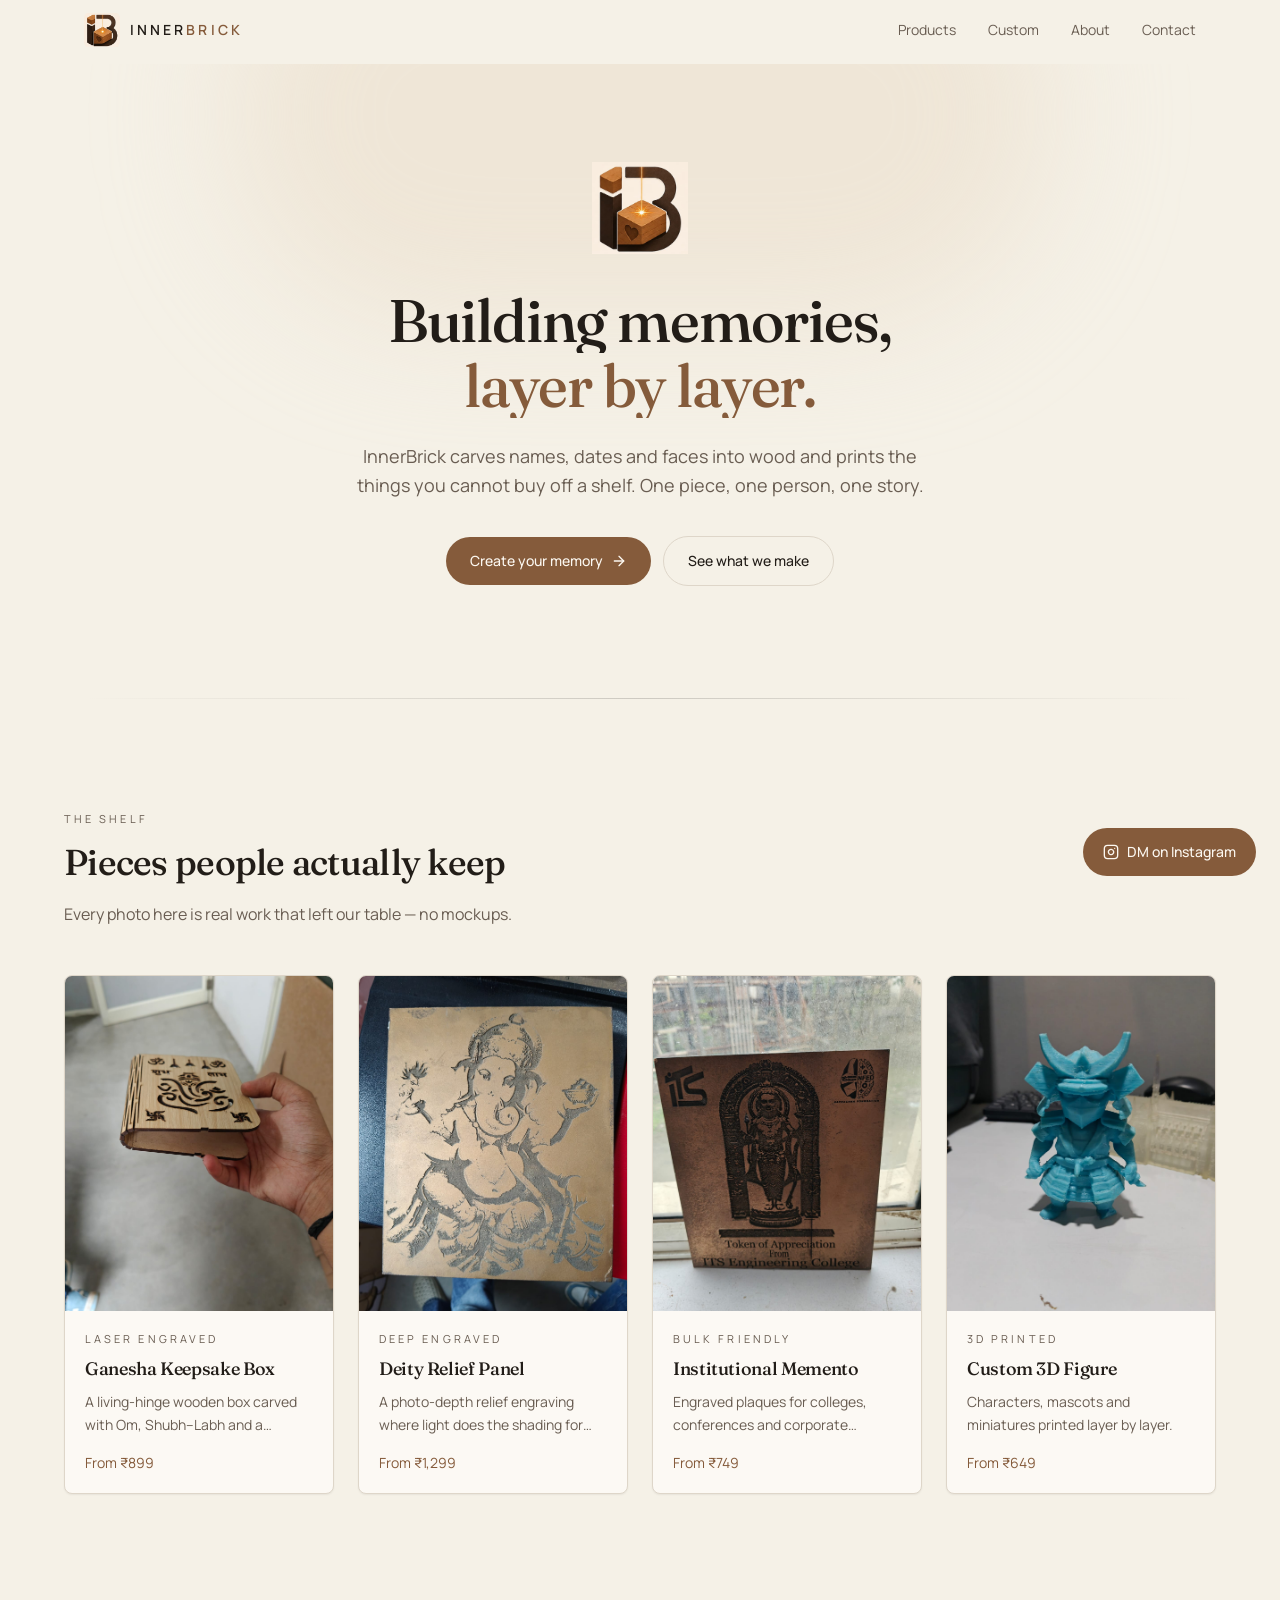
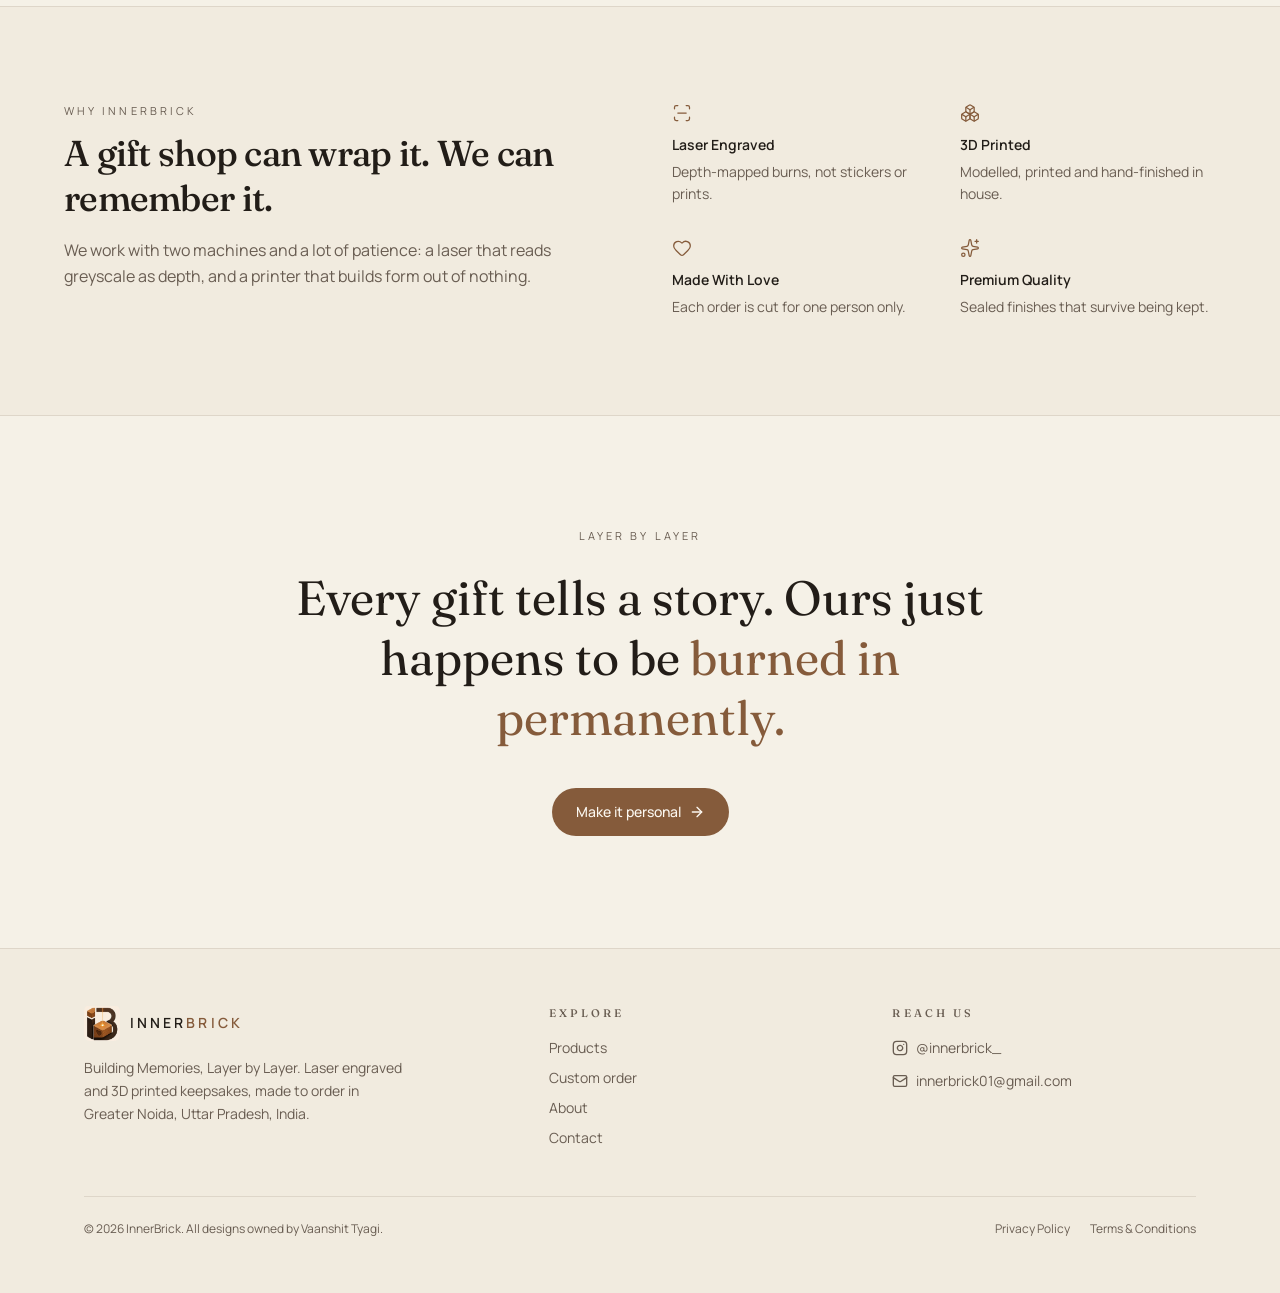
==== index.html @ 28ac38d9 "Upload project folder" ====
<!DOCTYPE html>
<html lang="en">
<head>
<meta charset="utf-8" />
<meta name="viewport" content="width=device-width, initial-scale=1" />
<title>InnerBrick — Building Memories, Layer by Layer</title>
<meta name="author" content="Vaanshit Tyagi" />
<meta name="theme-color" content="#F5F0E6" />
<meta name="description" content="Personalised laser engraved keepsakes and 3D printed gifts. Engraved boxes, deity panels, mementos and custom figures, made to order in India." />
<meta property="og:site_name" content="InnerBrick" />
<meta property="og:type" content="website" />
<meta property="og:title" content="InnerBrick — Building Memories, Layer by Layer" />
<meta property="og:description" content="Personalised laser engraved keepsakes and 3D printed gifts. Engraved boxes, deity panels, mementos and custom figures, made to order in India." />
<meta name="twitter:card" content="summary_large_image" />
<link rel="icon" type="image/png" href="/favicon.png" />
<link rel="stylesheet" href="https://fonts.googleapis.com/css2?family=Fraunces:opsz,wght@9..144,400;9..144,500;9..144,600&family=Manrope:wght@400;500;600;700&display=swap" />
<link rel="preconnect" href="https://fonts.googleapis.com" />
<link rel="preconnect" href="https://fonts.gstatic.com" crossorigin />
<link rel="stylesheet" href="/assets/styles.css" />
<link rel="stylesheet" href="/assets/site.css" />
<script>document.documentElement.classList.add("js");</script>
<script type="application/ld+json">{"@context":"https://schema.org","@type":"Organization","name":"InnerBrick","slogan":"Building Memories, Layer by Layer","email":"innerbrick01@gmail.com","sameAs":["https://www.instagram.com/innerbrick_/"],"address":{"@type":"PostalAddress","addressLocality":"Greater Noida","addressRegion":"Uttar Pradesh","addressCountry":"IN"}}</script>
</head>
<body>
<header class="fixed inset-x-0 top-0 z-50 transition-colors duration-300 border-b border-transparent"><div class="mx-auto grid max-w-6xl grid-cols-[minmax(0,1fr)_auto] items-center gap-4 px-5 py-3 sm:flex sm:justify-between"><a class="flex min-w-0 items-center gap-2.5 active" href="/" data-status="active" aria-current="page"><img src="/assets/img/innerbrick-mark.png" alt="InnerBrick" width="36" height="36" class="h-9 w-9 shrink-0 rounded-md object-contain"/><span class="truncate text-sm font-semibold tracking-[0.22em] uppercase">Inner<span class="text-primary">brick</span></span></a><nav class="hidden items-center gap-8 sm:flex"><a href="/products" class="text-sm text-muted-foreground transition-colors hover:text-foreground">Products</a><a href="/custom" class="text-sm text-muted-foreground transition-colors hover:text-foreground">Custom</a><a href="/about" class="text-sm text-muted-foreground transition-colors hover:text-foreground">About</a><a href="/contact" class="text-sm text-muted-foreground transition-colors hover:text-foreground">Contact</a></nav><button type="button" aria-label="Open menu" aria-expanded="false" class="justify-self-end rounded-md p-2 text-foreground sm:hidden"><svg xmlns="http://www.w3.org/2000/svg" width="24" height="24" viewBox="0 0 24 24" fill="none" stroke="currentColor" stroke-width="2" stroke-linecap="round" stroke-linejoin="round" class="lucide lucide-menu h-5 w-5" aria-hidden="true"><path d="M4 5h16"></path><path d="M4 12h16"></path><path d="M4 19h16"></path></svg></button></div></header><main class="min-h-screen pt-16"><!--$--><div><section class="grain relative overflow-hidden px-5 pt-16 pb-20 sm:pt-24 sm:pb-28"><div aria-hidden="true" class="pointer-events-none absolute -top-40 left-1/2 h-[420px] w-[820px] -translate-x-1/2 rounded-full bg-accent/50 blur-3xl"></div><div class="relative mx-auto max-w-3xl text-center"><img src="/assets/img/innerbrick-mark.png" alt="InnerBrick logo" width="96" height="96" class="mx-auto h-24 w-24 object-contain"/><h1 class="mt-8 text-4xl leading-[1.08] sm:text-6xl"><span class="block overflow-hidden"><span data-hero-line="true" class="block">Building memories,</span></span><span class="block overflow-hidden"><span data-hero-line="true" class="block text-primary">layer by layer.</span></span></h1><p class="mx-auto mt-6 max-w-xl text-base leading-relaxed text-muted-foreground sm:text-lg">InnerBrick carves names, dates and faces into wood and prints the things you cannot buy off a shelf. One piece, one person, one story.</p><div class="mt-9 flex flex-col items-center justify-center gap-3 sm:flex-row"><a href="/custom" class="inline-flex w-full items-center justify-center gap-2 rounded-full bg-primary px-6 py-3.5 text-sm font-medium text-primary-foreground transition-all hover:bg-primary/90 hover:shadow-lift sm:w-auto">Create your memory <svg xmlns="http://www.w3.org/2000/svg" width="24" height="24" viewBox="0 0 24 24" fill="none" stroke="currentColor" stroke-width="2" stroke-linecap="round" stroke-linejoin="round" class="lucide lucide-arrow-right h-4 w-4" aria-hidden="true"><path d="M5 12h14"></path><path d="m12 5 7 7-7 7"></path></svg></a><a href="/products" class="inline-flex w-full items-center justify-center rounded-full border border-border px-6 py-3.5 text-sm font-medium transition-colors hover:bg-secondary sm:w-auto">See what we make</a></div></div></section><div class="mx-auto max-w-6xl px-5"><div class="rule-line"></div></div><section class="px-5 py-20 sm:py-28"><div class="mx-auto max-w-6xl"><div class="reveal max-w-2xl"><p class="eyebrow">The shelf</p><h2 class="mt-3 text-3xl leading-tight sm:text-4xl">Pieces people actually keep</h2><p class="mt-4 text-base leading-relaxed text-muted-foreground">Every photo here is real work that left our table — no mockups.</p></div><div class="mt-12 grid gap-6 sm:grid-cols-2 lg:grid-cols-4"><a href="/products/ganesha-keepsake-box" class="reveal group block overflow-hidden rounded-lg border border-border bg-card shadow-card transition-all duration-500 hover:-translate-y-1 hover:shadow-lift"><div class="aspect-[4/5] overflow-hidden bg-secondary"><img src="/assets/img/ganesha-box.png" alt="Wooden keepsake box with a laser-cut Ganesha, Om and Shubh Labh engraving, held in hand" loading="eager" decoding="async" class="h-full w-full object-cover transition-transform duration-700 group-hover:scale-[1.04]"/></div><div class="p-5"><p class="eyebrow">Laser Engraved</p><h3 class="mt-2 text-lg">Ganesha Keepsake Box</h3><p class="mt-2 line-clamp-2 text-sm leading-relaxed text-muted-foreground">A living-hinge wooden box carved with Om, Shubh–Labh and a Ganesha silhouette.</p><p class="mt-4 text-sm text-primary">From ₹<!-- -->899</p></div></a><a href="/products/deity-relief-panel" class="reveal group block overflow-hidden rounded-lg border border-border bg-card shadow-card transition-all duration-500 hover:-translate-y-1 hover:shadow-lift"><div class="aspect-[4/5] overflow-hidden bg-secondary"><img src="/assets/img/ganesha-plaque.png" alt="Deep laser engraved Ganesha relief panel on wood" loading="eager" decoding="async" class="h-full w-full object-cover transition-transform duration-700 group-hover:scale-[1.04]"/></div><div class="p-5"><p class="eyebrow">Deep Engraved</p><h3 class="mt-2 text-lg">Deity Relief Panel</h3><p class="mt-2 line-clamp-2 text-sm leading-relaxed text-muted-foreground">A photo-depth relief engraving where light does the shading for you.</p><p class="mt-4 text-sm text-primary">From ₹<!-- -->1,299</p></div></a><a href="/products/institutional-memento" class="reveal group block overflow-hidden rounded-lg border border-border bg-card shadow-card transition-all duration-500 hover:-translate-y-1 hover:shadow-lift"><div class="aspect-[4/5] overflow-hidden bg-secondary"><img src="/assets/img/memento.png" alt="Engraved wooden appreciation memento for ITS Engineering College" loading="lazy" decoding="async" class="h-full w-full object-cover transition-transform duration-700 group-hover:scale-[1.04]"/></div><div class="p-5"><p class="eyebrow">Bulk Friendly</p><h3 class="mt-2 text-lg">Institutional Memento</h3><p class="mt-2 line-clamp-2 text-sm leading-relaxed text-muted-foreground">Engraved plaques for colleges, conferences and corporate appreciation.</p><p class="mt-4 text-sm text-primary">From ₹<!-- -->749</p></div></a><a href="/products/custom-3d-figure" class="reveal group block overflow-hidden rounded-lg border border-border bg-card shadow-card transition-all duration-500 hover:-translate-y-1 hover:shadow-lift"><div class="aspect-[4/5] overflow-hidden bg-secondary"><img src="/assets/img/samurai-3d.jpeg" alt="Teal 3D printed samurai warrior figure standing on a desk" loading="lazy" decoding="async" class="h-full w-full object-cover transition-transform duration-700 group-hover:scale-[1.04]"/></div><div class="p-5"><p class="eyebrow">3D Printed</p><h3 class="mt-2 text-lg">Custom 3D Figure</h3><p class="mt-2 line-clamp-2 text-sm leading-relaxed text-muted-foreground">Characters, mascots and miniatures printed layer by layer.</p><p class="mt-4 text-sm text-primary">From ₹<!-- -->649</p></div></a></div></div></section><section class="border-y border-border bg-secondary/50 px-5 py-20 sm:py-24"><div class="mx-auto max-w-6xl"><div class="grid gap-10 md:grid-cols-2 md:gap-16"><div class="reveal max-w-2xl"><p class="eyebrow">Why InnerBrick</p><h2 class="mt-3 text-3xl leading-tight sm:text-4xl">A gift shop can wrap it. We can remember it.</h2><p class="mt-4 text-base leading-relaxed text-muted-foreground">We work with two machines and a lot of patience: a laser that reads greyscale as depth, and a printer that builds form out of nothing.</p></div><dl class="grid gap-x-8 gap-y-8 sm:grid-cols-2"><div class="reveal"><svg xmlns="http://www.w3.org/2000/svg" width="24" height="24" viewBox="0 0 24 24" fill="none" stroke="currentColor" stroke-width="1.5" stroke-linecap="round" stroke-linejoin="round" class="lucide lucide-scan-line h-5 w-5 text-primary" aria-hidden="true"><path d="M3 7V5a2 2 0 0 1 2-2h2"></path><path d="M17 3h2a2 2 0 0 1 2 2v2"></path><path d="M21 17v2a2 2 0 0 1-2 2h-2"></path><path d="M7 21H5a2 2 0 0 1-2-2v-2"></path><path d="M7 12h10"></path></svg><dt class="mt-3 text-sm font-semibold">Laser Engraved</dt><dd class="mt-1.5 text-sm leading-relaxed text-muted-foreground">Depth-mapped burns, not stickers or prints.</dd></div><div class="reveal"><svg xmlns="http://www.w3.org/2000/svg" width="24" height="24" viewBox="0 0 24 24" fill="none" stroke="currentColor" stroke-width="1.5" stroke-linecap="round" stroke-linejoin="round" class="lucide lucide-boxes h-5 w-5 text-primary" aria-hidden="true"><path d="M2.97 12.92A2 2 0 0 0 2 14.63v3.24a2 2 0 0 0 .97 1.71l3 1.8a2 2 0 0 0 2.06 0L12 19v-5.5l-5-3-4.03 2.42Z"></path><path d="m7 16.5-4.74-2.85"></path><path d="m7 16.5 5-3"></path><path d="M7 16.5v5.17"></path><path d="M12 13.5V19l3.97 2.38a2 2 0 0 0 2.06 0l3-1.8a2 2 0 0 0 .97-1.71v-3.24a2 2 0 0 0-.97-1.71L17 10.5l-5 3Z"></path><path d="m17 16.5-5-3"></path><path d="m17 16.5 4.74-2.85"></path><path d="M17 16.5v5.17"></path><path d="M7.97 4.42A2 2 0 0 0 7 6.13v4.37l5 3 5-3V6.13a2 2 0 0 0-.97-1.71l-3-1.8a2 2 0 0 0-2.06 0l-3 1.8Z"></path><path d="M12 8 7.26 5.15"></path><path d="m12 8 4.74-2.85"></path><path d="M12 13.5V8"></path></svg><dt class="mt-3 text-sm font-semibold">3D Printed</dt><dd class="mt-1.5 text-sm leading-relaxed text-muted-foreground">Modelled, printed and hand-finished in house.</dd></div><div class="reveal"><svg xmlns="http://www.w3.org/2000/svg" width="24" height="24" viewBox="0 0 24 24" fill="none" stroke="currentColor" stroke-width="1.5" stroke-linecap="round" stroke-linejoin="round" class="lucide lucide-heart h-5 w-5 text-primary" aria-hidden="true"><path d="M2 9.5a5.5 5.5 0 0 1 9.591-3.676.56.56 0 0 0 .818 0A5.49 5.49 0 0 1 22 9.5c0 2.29-1.5 4-3 5.5l-5.492 5.313a2 2 0 0 1-3 .019L5 15c-1.5-1.5-3-3.2-3-5.5"></path></svg><dt class="mt-3 text-sm font-semibold">Made With Love</dt><dd class="mt-1.5 text-sm leading-relaxed text-muted-foreground">Each order is cut for one person only.</dd></div><div class="reveal"><svg xmlns="http://www.w3.org/2000/svg" width="24" height="24" viewBox="0 0 24 24" fill="none" stroke="currentColor" stroke-width="1.5" stroke-linecap="round" stroke-linejoin="round" class="lucide lucide-sparkles h-5 w-5 text-primary" aria-hidden="true"><path d="M11.017 2.814a1 1 0 0 1 1.966 0l1.051 5.558a2 2 0 0 0 1.594 1.594l5.558 1.051a1 1 0 0 1 0 1.966l-5.558 1.051a2 2 0 0 0-1.594 1.594l-1.051 5.558a1 1 0 0 1-1.966 0l-1.051-5.558a2 2 0 0 0-1.594-1.594l-5.558-1.051a1 1 0 0 1 0-1.966l5.558-1.051a2 2 0 0 0 1.594-1.594z"></path><path d="M20 2v4"></path><path d="M22 4h-4"></path><circle cx="4" cy="20" r="2"></circle></svg><dt class="mt-3 text-sm font-semibold">Premium Quality</dt><dd class="mt-1.5 text-sm leading-relaxed text-muted-foreground">Sealed finishes that survive being kept.</dd></div></dl></div></div></section><section class="px-5 py-20 sm:py-28 text-center"><div class="mx-auto max-w-6xl"><div class="reveal mx-auto max-w-3xl"><p class="eyebrow">Layer by layer</p><p class="mt-6 font-display text-3xl leading-[1.25] sm:text-5xl">Every gift tells a story. Ours just happens to be<span class="text-primary"> burned in permanently.</span></p><a href="/custom" class="mt-10 inline-flex items-center gap-2 rounded-full bg-primary px-6 py-3.5 text-sm font-medium text-primary-foreground transition-all hover:bg-primary/90 hover:shadow-lift">Make it personal <svg xmlns="http://www.w3.org/2000/svg" width="24" height="24" viewBox="0 0 24 24" fill="none" stroke="currentColor" stroke-width="2" stroke-linecap="round" stroke-linejoin="round" class="lucide lucide-arrow-right h-4 w-4" aria-hidden="true"><path d="M5 12h14"></path><path d="m12 5 7 7-7 7"></path></svg></a></div></div></section></div><!--/$--></main><footer class="border-t border-border bg-secondary/50"><div class="mx-auto max-w-6xl px-5 py-14"><div class="grid gap-10 md:grid-cols-[1.4fr_1fr_1fr]"><div><div class="flex items-center gap-2.5"><img src="/assets/img/innerbrick-mark.png" alt="" width="36" height="36" loading="lazy" class="h-9 w-9 rounded-md object-contain"/><span class="text-sm font-semibold tracking-[0.22em] uppercase">Inner<span class="text-primary">brick</span></span></div><p class="mt-4 max-w-xs text-sm leading-relaxed text-muted-foreground">Building Memories, Layer by Layer<!-- -->. Laser engraved and 3D printed keepsakes, made to order in <!-- -->Greater Noida, Uttar Pradesh, India<!-- -->.</p></div><div><h3 class="eyebrow">Explore</h3><ul class="mt-4 space-y-2.5 text-sm text-muted-foreground"><li><a href="/products" class="hover:text-foreground">Products</a></li><li><a href="/custom" class="hover:text-foreground">Custom order</a></li><li><a href="/about" class="hover:text-foreground">About</a></li><li><a href="/contact" class="hover:text-foreground">Contact</a></li></ul></div><div><h3 class="eyebrow">Reach us</h3><ul class="mt-4 space-y-2.5 text-sm text-muted-foreground"><li><a href="https://www.instagram.com/innerbrick_/" target="_blank" rel="noopener noreferrer" class="inline-flex items-center gap-2 hover:text-foreground"><svg xmlns="http://www.w3.org/2000/svg" width="24" height="24" viewBox="0 0 24 24" fill="none" stroke="currentColor" stroke-width="2" stroke-linecap="round" stroke-linejoin="round" class="lucide lucide-instagram h-4 w-4" aria-hidden="true"><rect width="20" height="20" x="2" y="2" rx="5" ry="5"></rect><path d="M16 11.37A4 4 0 1 1 12.63 8 4 4 0 0 1 16 11.37z"></path><line x1="17.5" x2="17.51" y1="6.5" y2="6.5"></line></svg> <!-- -->@innerbrick_</a></li><li><a href="mailto:innerbrick01@gmail.com" class="inline-flex items-center gap-2 hover:text-foreground"><svg xmlns="http://www.w3.org/2000/svg" width="24" height="24" viewBox="0 0 24 24" fill="none" stroke="currentColor" stroke-width="2" stroke-linecap="round" stroke-linejoin="round" class="lucide lucide-mail h-4 w-4" aria-hidden="true"><path d="m22 7-8.991 5.727a2 2 0 0 1-2.009 0L2 7"></path><rect x="2" y="4" width="20" height="16" rx="2"></rect></svg> <!-- -->innerbrick01@gmail.com</a></li></ul></div></div><div class="mt-12 flex flex-col gap-3 border-t border-border pt-6 text-xs text-muted-foreground sm:flex-row sm:items-center sm:justify-between"><p>© <!-- -->2026<!-- --> <!-- -->InnerBrick<!-- -->. All designs owned by<!-- --> <!-- -->Vaanshit Tyagi<!-- -->.</p><div class="flex gap-5"><a href="/privacy" class="hover:text-foreground">Privacy Policy</a><a href="/terms" class="hover:text-foreground">Terms &amp; Conditions</a></div></div></div></footer><a href="https://www.instagram.com/innerbrick_/" target="_blank" rel="noopener noreferrer" class="fixed inset-x-4 bottom-4 z-40 inline-flex items-center justify-center gap-2 rounded-full bg-primary px-5 py-3.5 text-sm font-medium text-primary-foreground shadow-lift transition-colors hover:bg-primary/90 sm:inset-x-auto sm:right-6 sm:bottom-6"><svg xmlns="http://www.w3.org/2000/svg" width="24" height="24" viewBox="0 0 24 24" fill="none" stroke="currentColor" stroke-width="2" stroke-linecap="round" stroke-linejoin="round" class="lucide lucide-instagram h-4 w-4" aria-hidden="true"><rect width="20" height="20" x="2" y="2" rx="5" ry="5"></rect><path d="M16 11.37A4 4 0 1 1 12.63 8 4 4 0 0 1 16 11.37z"></path><line x1="17.5" x2="17.51" y1="6.5" y2="6.5"></line></svg>DM on Instagram</a><section aria-label="Notifications alt+T" tabindex="-1" aria-live="polite" aria-relevant="additions text" aria-atomic="false"></section>
<script src="/assets/app.js" defer></script>
</body>
</html>
---- assets/site.css ----
/* Additions for the static rebuild — hero line entrance */

html.js [data-hero-line] {
  opacity: 0;
  transform: translateY(110%);
}

html.js [data-hero-line].hero-in {
  animation: hero-line 1.1s cubic-bezier(0.165, 0.84, 0.44, 1) forwards;
}

@keyframes hero-line {
  from {
    opacity: 0;
    transform: translateY(110%);
  }
  to {
    opacity: 1;
    transform: translateY(0);
  }
}

@media (prefers-reduced-motion: reduce) {
  html.js [data-hero-line] {
    opacity: 1;
    transform: none;
    animation: none;
  }
}
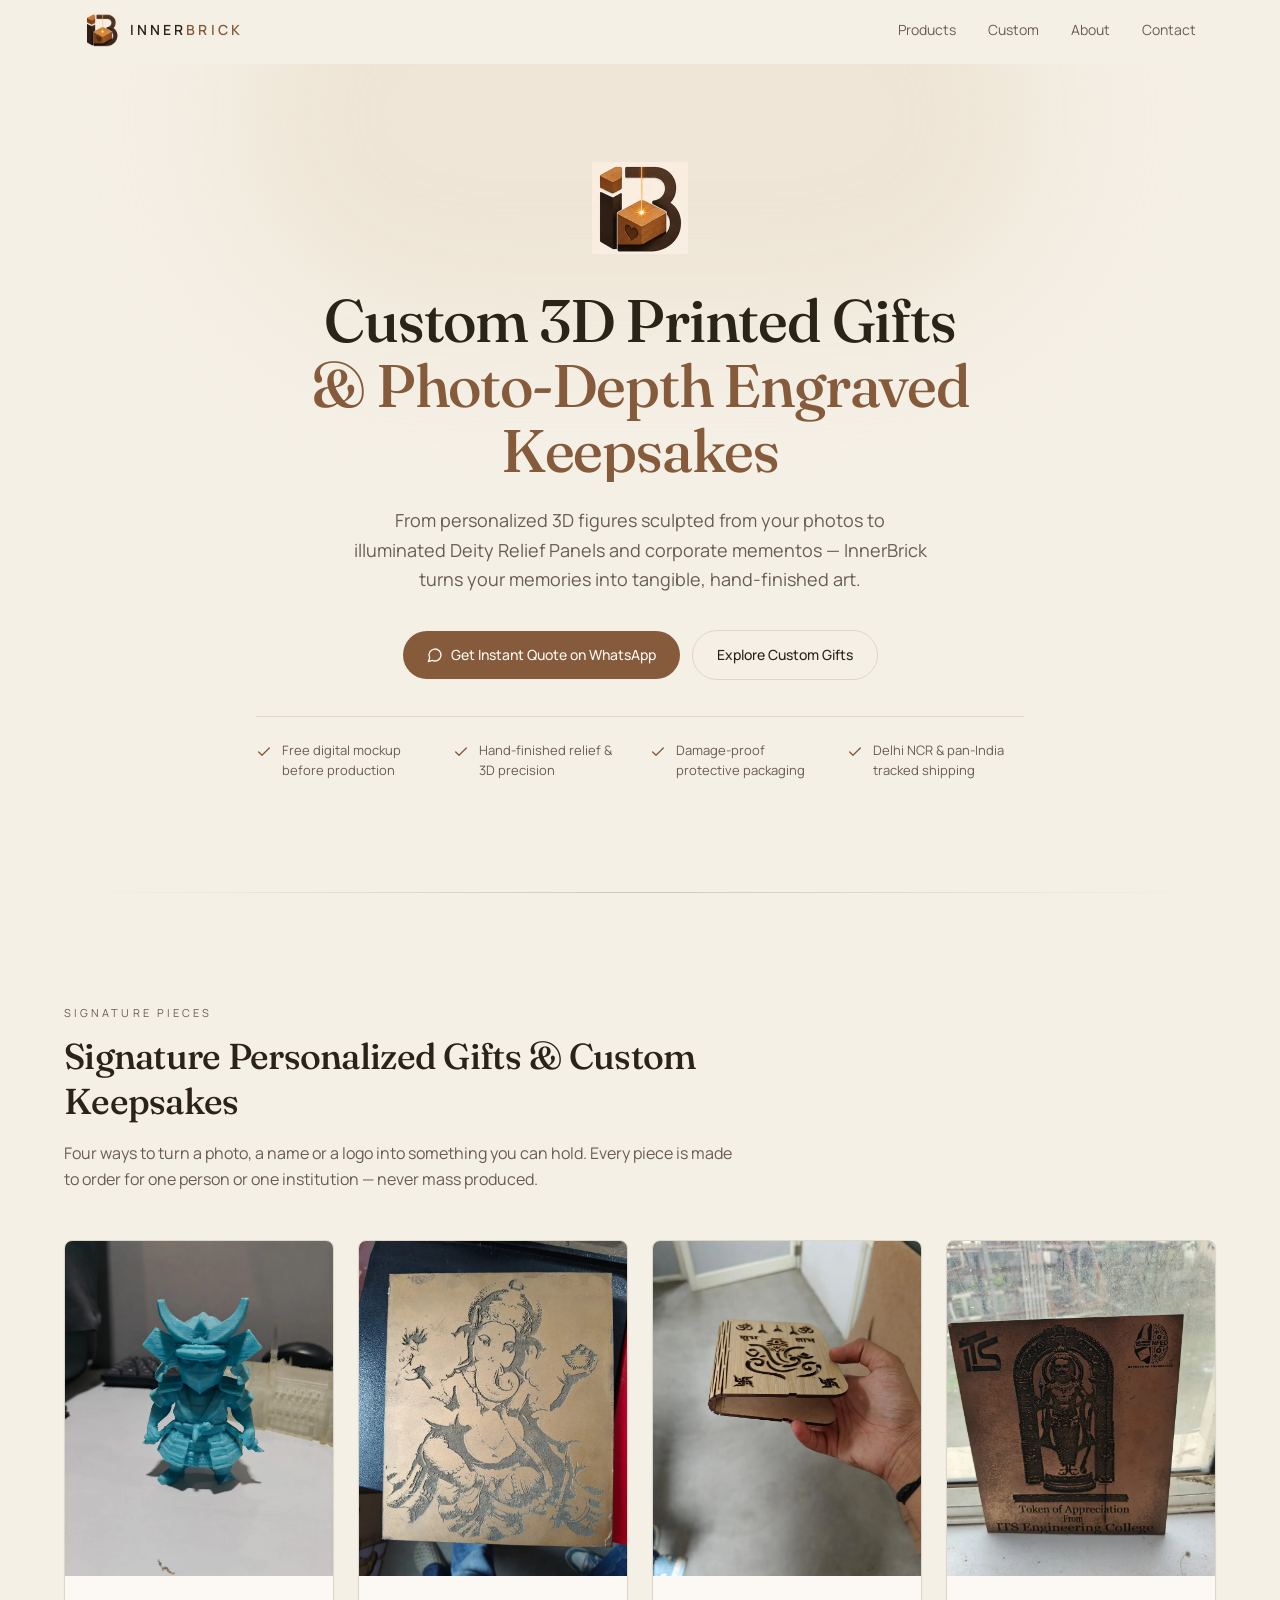
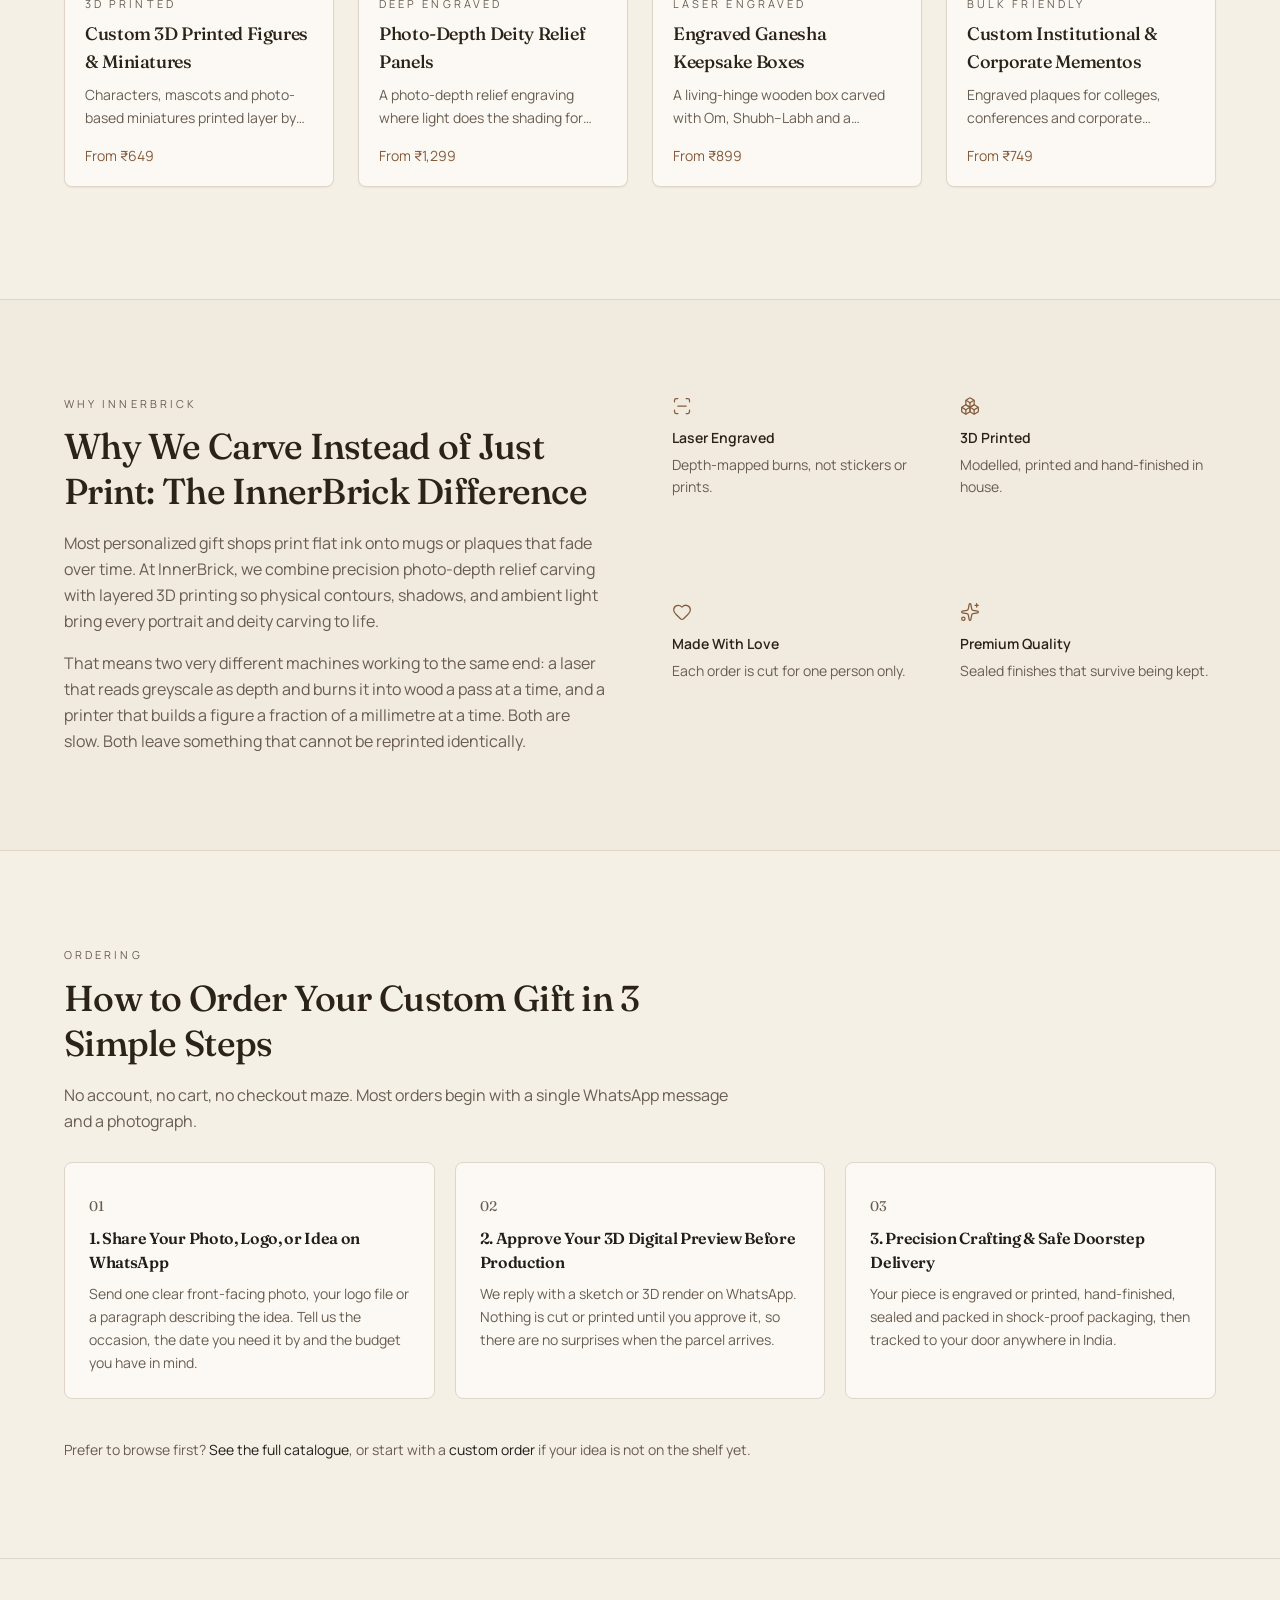
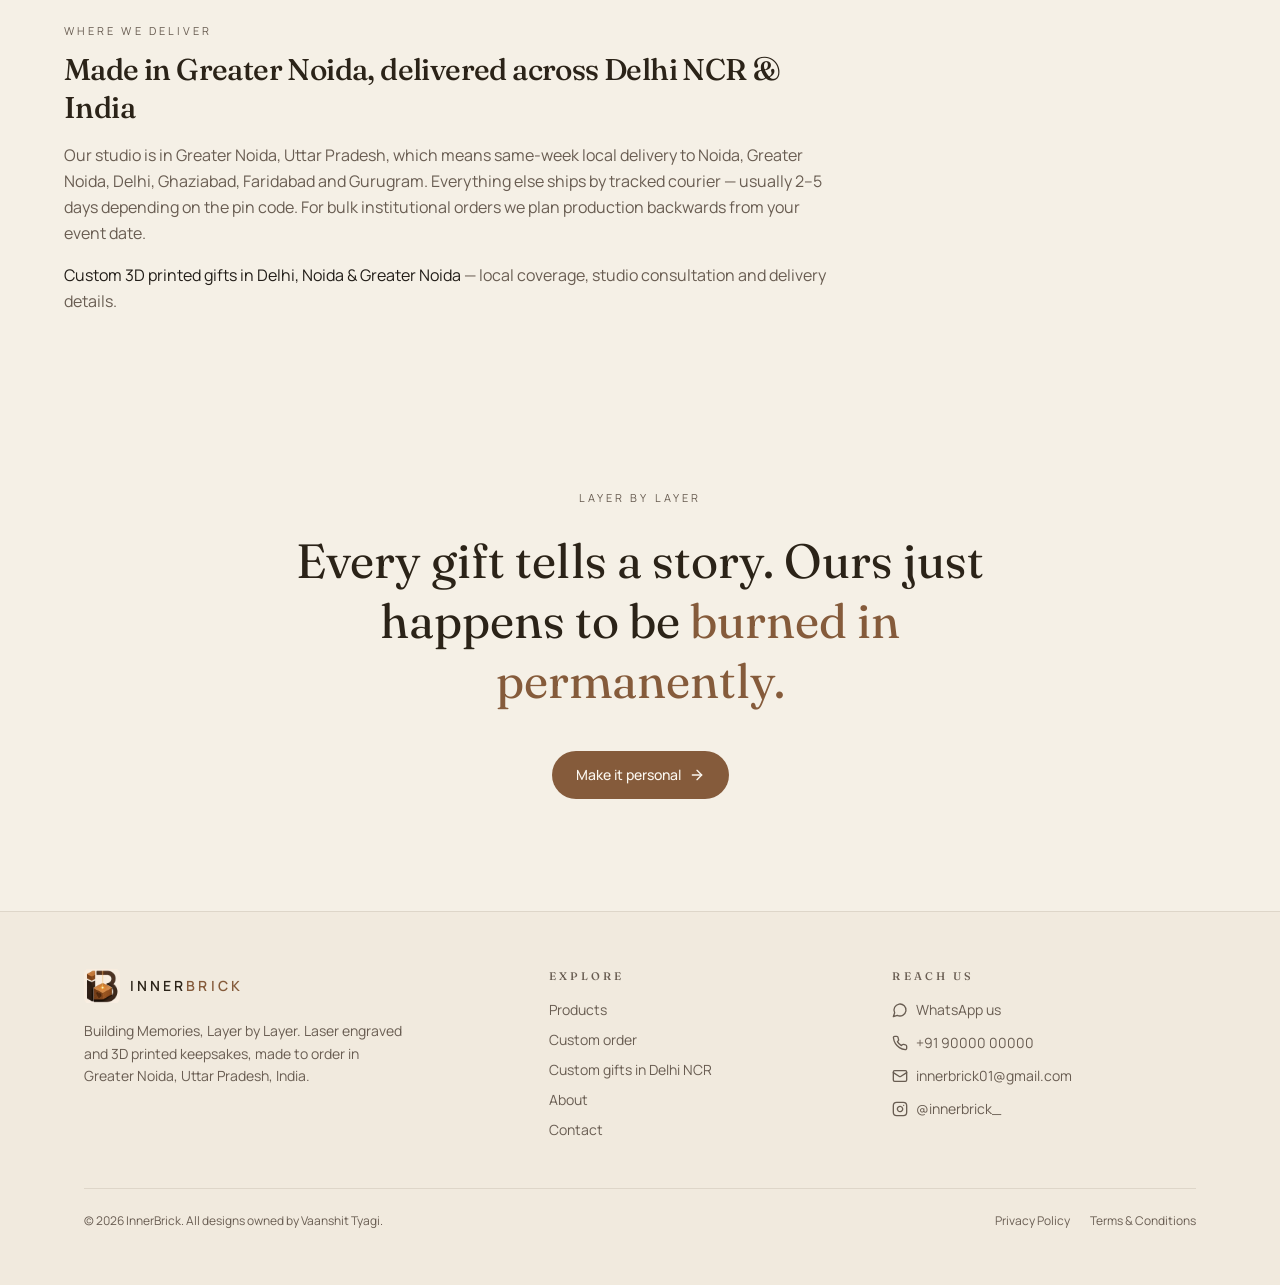
==== commit c6a6414d: "Apply SEO, Core Web Vitals and WhatsApp lead-capture audit Product images are now sub-120 KB WebP wi" ====
--- a/index.html
+++ b/index.html
@@ -3,26 +3,351 @@
 <head>
 <meta charset="utf-8" />
 <meta name="viewport" content="width=device-width, initial-scale=1" />
-<title>InnerBrick — Building Memories, Layer by Layer</title>
+<title>InnerBrick | Custom 3D Printed Gifts &amp; Engraved Relief Panels Online</title>
+<meta name="description" content="Shop custom 3D printed figures, photo-depth Deity Relief Panels, Ganesha keepsake boxes &amp; institutional mementos. Crafted to order in Delhi NCR with pan-India delivery." />
 <meta name="author" content="Vaanshit Tyagi" />
 <meta name="theme-color" content="#F5F0E6" />
-<meta name="description" content="Personalised laser engraved keepsakes and 3D printed gifts. Engraved boxes, deity panels, mementos and custom figures, made to order in India." />
+<link rel="canonical" href="https://www.innerbrick.shop/" />
 <meta property="og:site_name" content="InnerBrick" />
 <meta property="og:type" content="website" />
-<meta property="og:title" content="InnerBrick — Building Memories, Layer by Layer" />
-<meta property="og:description" content="Personalised laser engraved keepsakes and 3D printed gifts. Engraved boxes, deity panels, mementos and custom figures, made to order in India." />
+<meta property="og:title" content="InnerBrick | Custom 3D Printed Gifts &amp; Engraved Relief Panels Online" />
+<meta property="og:description" content="Custom 3D printed figures, photo-depth Deity Relief Panels, Ganesha keepsake boxes and institutional mementos. Crafted to order in Delhi NCR with pan-India delivery." />
+<meta property="og:url" content="https://www.innerbrick.shop/" />
 <meta name="twitter:card" content="summary_large_image" />
 <link rel="icon" type="image/png" href="/favicon.png" />
-<link rel="stylesheet" href="https://fonts.googleapis.com/css2?family=Fraunces:opsz,wght@9..144,400;9..144,500;9..144,600&family=Manrope:wght@400;500;600;700&display=swap" />
 <link rel="preconnect" href="https://fonts.googleapis.com" />
 <link rel="preconnect" href="https://fonts.gstatic.com" crossorigin />
+<link rel="preload" as="style" href="https://fonts.googleapis.com/css2?family=Fraunces:opsz,wght@9..144,400;9..144,500;9..144,600&family=Manrope:wght@400;500;600;700&display=swap" />
+<link rel="stylesheet" href="https://fonts.googleapis.com/css2?family=Fraunces:opsz,wght@9..144,400;9..144,500;9..144,600&family=Manrope:wght@400;500;600;700&display=swap" media="print" onload="this.media='all'" />
+<noscript><link rel="stylesheet" href="https://fonts.googleapis.com/css2?family=Fraunces:opsz,wght@9..144,400;9..144,500;9..144,600&family=Manrope:wght@400;500;600;700&display=swap" /></noscript>
+<link rel="preload" as="style" href="/assets/styles.css" />
 <link rel="stylesheet" href="/assets/styles.css" />
 <link rel="stylesheet" href="/assets/site.css" />
+<link rel="preload" as="image" href="/assets/img/innerbrick-mark.webp" type="image/webp" fetchpriority="high" />
+<style>html{background:#f5f0e6;color-scheme:light}body{margin:0;background:#f5f0e6;color:#2b2318;font-family:"Manrope",ui-sans-serif,system-ui,sans-serif;-webkit-font-smoothing:antialiased}</style>
 <script>document.documentElement.classList.add("js");</script>
-<script type="application/ld+json">{"@context":"https://schema.org","@type":"Organization","name":"InnerBrick","slogan":"Building Memories, Layer by Layer","email":"innerbrick01@gmail.com","sameAs":["https://www.instagram.com/innerbrick_/"],"address":{"@type":"PostalAddress","addressLocality":"Greater Noida","addressRegion":"Uttar Pradesh","addressCountry":"IN"}}</script>
+<script type="application/ld+json">
+{
+  "@context": "https://schema.org",
+  "@graph": [
+    {
+      "@type": "Organization",
+      "@id": "https://www.innerbrick.shop/#organization",
+      "name": "InnerBrick",
+      "url": "https://www.innerbrick.shop/",
+      "logo": "https://www.innerbrick.shop/assets/img/innerbrick-mark.webp",
+      "slogan": "Building Memories, Layer by Layer",
+      "description": "InnerBrick is a Greater Noida studio making custom 3D printed figures, photo-depth deity relief panels, engraved Ganesha keepsake boxes and institutional mementos.",
+      "email": "innerbrick01@gmail.com",
+      "telephone": "+91-90000-00000",
+      "sameAs": ["https://www.instagram.com/innerbrick_/"],
+      "address": {
+        "@type": "PostalAddress",
+        "addressLocality": "Greater Noida",
+        "addressRegion": "Uttar Pradesh",
+        "addressCountry": "IN"
+      },
+      "contactPoint": {
+        "@type": "ContactPoint",
+        "telephone": "+91-90000-00000",
+        "contactType": "sales",
+        "availableLanguage": ["en", "hi"],
+        "areaServed": ["IN", "Delhi", "Noida", "Greater Noida"]
+      }
+    },
+    {
+      "@type": "LocalBusiness",
+      "@id": "https://www.innerbrick.shop/#localbusiness",
+      "name": "InnerBrick",
+      "url": "https://www.innerbrick.shop/",
+      "image": "https://www.innerbrick.shop/assets/img/ganesha-box.webp",
+      "description": "Custom 3D printed gifts, engraved deity relief panels, Ganesha keepsake boxes and institutional mementos, made to order in Greater Noida and delivered across Delhi NCR and India.",
+      "telephone": "+91-90000-00000",
+      "email": "innerbrick01@gmail.com",
+      "priceRange": "₹₹",
+      "currenciesAccepted": "INR",
+      "paymentAccepted": "UPI, Bank Transfer, Cash",
+      "parentOrganization": { "@id": "https://www.innerbrick.shop/#organization" },
+      "sameAs": ["https://www.instagram.com/innerbrick_/"],
+      "address": {
+        "@type": "PostalAddress",
+        "addressLocality": "Greater Noida",
+        "addressRegion": "Uttar Pradesh",
+        "postalCode": "201310",
+        "addressCountry": "IN"
+      },
+      "areaServed": [
+        { "@type": "City", "name": "Delhi" },
+        { "@type": "City", "name": "New Delhi" },
+        { "@type": "City", "name": "Noida" },
+        { "@type": "City", "name": "Greater Noida" },
+        { "@type": "Country", "name": "India" }
+      ],
+      "openingHoursSpecification": {
+        "@type": "OpeningHoursSpecification",
+        "dayOfWeek": ["Monday", "Tuesday", "Wednesday", "Thursday", "Friday", "Saturday"],
+        "opens": "10:00",
+        "closes": "20:00"
+      }
+    }
+  ]
+}
+</script>
 </head>
 <body>
-<header class="fixed inset-x-0 top-0 z-50 transition-colors duration-300 border-b border-transparent"><div class="mx-auto grid max-w-6xl grid-cols-[minmax(0,1fr)_auto] items-center gap-4 px-5 py-3 sm:flex sm:justify-between"><a class="flex min-w-0 items-center gap-2.5 active" href="/" data-status="active" aria-current="page"><img src="/assets/img/innerbrick-mark.png" alt="InnerBrick" width="36" height="36" class="h-9 w-9 shrink-0 rounded-md object-contain"/><span class="truncate text-sm font-semibold tracking-[0.22em] uppercase">Inner<span class="text-primary">brick</span></span></a><nav class="hidden items-center gap-8 sm:flex"><a href="/products" class="text-sm text-muted-foreground transition-colors hover:text-foreground">Products</a><a href="/custom" class="text-sm text-muted-foreground transition-colors hover:text-foreground">Custom</a><a href="/about" class="text-sm text-muted-foreground transition-colors hover:text-foreground">About</a><a href="/contact" class="text-sm text-muted-foreground transition-colors hover:text-foreground">Contact</a></nav><button type="button" aria-label="Open menu" aria-expanded="false" class="justify-self-end rounded-md p-2 text-foreground sm:hidden"><svg xmlns="http://www.w3.org/2000/svg" width="24" height="24" viewBox="0 0 24 24" fill="none" stroke="currentColor" stroke-width="2" stroke-linecap="round" stroke-linejoin="round" class="lucide lucide-menu h-5 w-5" aria-hidden="true"><path d="M4 5h16"></path><path d="M4 12h16"></path><path d="M4 19h16"></path></svg></button></div></header><main class="min-h-screen pt-16"><!--$--><div><section class="grain relative overflow-hidden px-5 pt-16 pb-20 sm:pt-24 sm:pb-28"><div aria-hidden="true" class="pointer-events-none absolute -top-40 left-1/2 h-[420px] w-[820px] -translate-x-1/2 rounded-full bg-accent/50 blur-3xl"></div><div class="relative mx-auto max-w-3xl text-center"><img src="/assets/img/innerbrick-mark.png" alt="InnerBrick logo" width="96" height="96" class="mx-auto h-24 w-24 object-contain"/><h1 class="mt-8 text-4xl leading-[1.08] sm:text-6xl"><span class="block overflow-hidden"><span data-hero-line="true" class="block">Building memories,</span></span><span class="block overflow-hidden"><span data-hero-line="true" class="block text-primary">layer by layer.</span></span></h1><p class="mx-auto mt-6 max-w-xl text-base leading-relaxed text-muted-foreground sm:text-lg">InnerBrick carves names, dates and faces into wood and prints the things you cannot buy off a shelf. One piece, one person, one story.</p><div class="mt-9 flex flex-col items-center justify-center gap-3 sm:flex-row"><a href="/custom" class="inline-flex w-full items-center justify-center gap-2 rounded-full bg-primary px-6 py-3.5 text-sm font-medium text-primary-foreground transition-all hover:bg-primary/90 hover:shadow-lift sm:w-auto">Create your memory <svg xmlns="http://www.w3.org/2000/svg" width="24" height="24" viewBox="0 0 24 24" fill="none" stroke="currentColor" stroke-width="2" stroke-linecap="round" stroke-linejoin="round" class="lucide lucide-arrow-right h-4 w-4" aria-hidden="true"><path d="M5 12h14"></path><path d="m12 5 7 7-7 7"></path></svg></a><a href="/products" class="inline-flex w-full items-center justify-center rounded-full border border-border px-6 py-3.5 text-sm font-medium transition-colors hover:bg-secondary sm:w-auto">See what we make</a></div></div></section><div class="mx-auto max-w-6xl px-5"><div class="rule-line"></div></div><section class="px-5 py-20 sm:py-28"><div class="mx-auto max-w-6xl"><div class="reveal max-w-2xl"><p class="eyebrow">The shelf</p><h2 class="mt-3 text-3xl leading-tight sm:text-4xl">Pieces people actually keep</h2><p class="mt-4 text-base leading-relaxed text-muted-foreground">Every photo here is real work that left our table — no mockups.</p></div><div class="mt-12 grid gap-6 sm:grid-cols-2 lg:grid-cols-4"><a href="/products/ganesha-keepsake-box" class="reveal group block overflow-hidden rounded-lg border border-border bg-card shadow-card transition-all duration-500 hover:-translate-y-1 hover:shadow-lift"><div class="aspect-[4/5] overflow-hidden bg-secondary"><img src="/assets/img/ganesha-box.png" alt="Wooden keepsake box with a laser-cut Ganesha, Om and Shubh Labh engraving, held in hand" loading="eager" decoding="async" class="h-full w-full object-cover transition-transform duration-700 group-hover:scale-[1.04]"/></div><div class="p-5"><p class="eyebrow">Laser Engraved</p><h3 class="mt-2 text-lg">Ganesha Keepsake Box</h3><p class="mt-2 line-clamp-2 text-sm leading-relaxed text-muted-foreground">A living-hinge wooden box carved with Om, Shubh–Labh and a Ganesha silhouette.</p><p class="mt-4 text-sm text-primary">From ₹<!-- -->899</p></div></a><a href="/products/deity-relief-panel" class="reveal group block overflow-hidden rounded-lg border border-border bg-card shadow-card transition-all duration-500 hover:-translate-y-1 hover:shadow-lift"><div class="aspect-[4/5] overflow-hidden bg-secondary"><img src="/assets/img/ganesha-plaque.png" alt="Deep laser engraved Ganesha relief panel on wood" loading="eager" decoding="async" class="h-full w-full object-cover transition-transform duration-700 group-hover:scale-[1.04]"/></div><div class="p-5"><p class="eyebrow">Deep Engraved</p><h3 class="mt-2 text-lg">Deity Relief Panel</h3><p class="mt-2 line-clamp-2 text-sm leading-relaxed text-muted-foreground">A photo-depth relief engraving where light does the shading for you.</p><p class="mt-4 text-sm text-primary">From ₹<!-- -->1,299</p></div></a><a href="/products/institutional-memento" class="reveal group block overflow-hidden rounded-lg border border-border bg-card shadow-card transition-all duration-500 hover:-translate-y-1 hover:shadow-lift"><div class="aspect-[4/5] overflow-hidden bg-secondary"><img src="/assets/img/memento.png" alt="Engraved wooden appreciation memento for ITS Engineering College" loading="lazy" decoding="async" class="h-full w-full object-cover transition-transform duration-700 group-hover:scale-[1.04]"/></div><div class="p-5"><p class="eyebrow">Bulk Friendly</p><h3 class="mt-2 text-lg">Institutional Memento</h3><p class="mt-2 line-clamp-2 text-sm leading-relaxed text-muted-foreground">Engraved plaques for colleges, conferences and corporate appreciation.</p><p class="mt-4 text-sm text-primary">From ₹<!-- -->749</p></div></a><a href="/products/custom-3d-figure" class="reveal group block overflow-hidden rounded-lg border border-border bg-card shadow-card transition-all duration-500 hover:-translate-y-1 hover:shadow-lift"><div class="aspect-[4/5] overflow-hidden bg-secondary"><img src="/assets/img/samurai-3d.jpeg" alt="Teal 3D printed samurai warrior figure standing on a desk" loading="lazy" decoding="async" class="h-full w-full object-cover transition-transform duration-700 group-hover:scale-[1.04]"/></div><div class="p-5"><p class="eyebrow">3D Printed</p><h3 class="mt-2 text-lg">Custom 3D Figure</h3><p class="mt-2 line-clamp-2 text-sm leading-relaxed text-muted-foreground">Characters, mascots and miniatures printed layer by layer.</p><p class="mt-4 text-sm text-primary">From ₹<!-- -->649</p></div></a></div></div></section><section class="border-y border-border bg-secondary/50 px-5 py-20 sm:py-24"><div class="mx-auto max-w-6xl"><div class="grid gap-10 md:grid-cols-2 md:gap-16"><div class="reveal max-w-2xl"><p class="eyebrow">Why InnerBrick</p><h2 class="mt-3 text-3xl leading-tight sm:text-4xl">A gift shop can wrap it. We can remember it.</h2><p class="mt-4 text-base leading-relaxed text-muted-foreground">We work with two machines and a lot of patience: a laser that reads greyscale as depth, and a printer that builds form out of nothing.</p></div><dl class="grid gap-x-8 gap-y-8 sm:grid-cols-2"><div class="reveal"><svg xmlns="http://www.w3.org/2000/svg" width="24" height="24" viewBox="0 0 24 24" fill="none" stroke="currentColor" stroke-width="1.5" stroke-linecap="round" stroke-linejoin="round" class="lucide lucide-scan-line h-5 w-5 text-primary" aria-hidden="true"><path d="M3 7V5a2 2 0 0 1 2-2h2"></path><path d="M17 3h2a2 2 0 0 1 2 2v2"></path><path d="M21 17v2a2 2 0 0 1-2 2h-2"></path><path d="M7 21H5a2 2 0 0 1-2-2v-2"></path><path d="M7 12h10"></path></svg><dt class="mt-3 text-sm font-semibold">Laser Engraved</dt><dd class="mt-1.5 text-sm leading-relaxed text-muted-foreground">Depth-mapped burns, not stickers or prints.</dd></div><div class="reveal"><svg xmlns="http://www.w3.org/2000/svg" width="24" height="24" viewBox="0 0 24 24" fill="none" stroke="currentColor" stroke-width="1.5" stroke-linecap="round" stroke-linejoin="round" class="lucide lucide-boxes h-5 w-5 text-primary" aria-hidden="true"><path d="M2.97 12.92A2 2 0 0 0 2 14.63v3.24a2 2 0 0 0 .97 1.71l3 1.8a2 2 0 0 0 2.06 0L12 19v-5.5l-5-3-4.03 2.42Z"></path><path d="m7 16.5-4.74-2.85"></path><path d="m7 16.5 5-3"></path><path d="M7 16.5v5.17"></path><path d="M12 13.5V19l3.97 2.38a2 2 0 0 0 2.06 0l3-1.8a2 2 0 0 0 .97-1.71v-3.24a2 2 0 0 0-.97-1.71L17 10.5l-5 3Z"></path><path d="m17 16.5-5-3"></path><path d="m17 16.5 4.74-2.85"></path><path d="M17 16.5v5.17"></path><path d="M7.97 4.42A2 2 0 0 0 7 6.13v4.37l5 3 5-3V6.13a2 2 0 0 0-.97-1.71l-3-1.8a2 2 0 0 0-2.06 0l-3 1.8Z"></path><path d="M12 8 7.26 5.15"></path><path d="m12 8 4.74-2.85"></path><path d="M12 13.5V8"></path></svg><dt class="mt-3 text-sm font-semibold">3D Printed</dt><dd class="mt-1.5 text-sm leading-relaxed text-muted-foreground">Modelled, printed and hand-finished in house.</dd></div><div class="reveal"><svg xmlns="http://www.w3.org/2000/svg" width="24" height="24" viewBox="0 0 24 24" fill="none" stroke="currentColor" stroke-width="1.5" stroke-linecap="round" stroke-linejoin="round" class="lucide lucide-heart h-5 w-5 text-primary" aria-hidden="true"><path d="M2 9.5a5.5 5.5 0 0 1 9.591-3.676.56.56 0 0 0 .818 0A5.49 5.49 0 0 1 22 9.5c0 2.29-1.5 4-3 5.5l-5.492 5.313a2 2 0 0 1-3 .019L5 15c-1.5-1.5-3-3.2-3-5.5"></path></svg><dt class="mt-3 text-sm font-semibold">Made With Love</dt><dd class="mt-1.5 text-sm leading-relaxed text-muted-foreground">Each order is cut for one person only.</dd></div><div class="reveal"><svg xmlns="http://www.w3.org/2000/svg" width="24" height="24" viewBox="0 0 24 24" fill="none" stroke="currentColor" stroke-width="1.5" stroke-linecap="round" stroke-linejoin="round" class="lucide lucide-sparkles h-5 w-5 text-primary" aria-hidden="true"><path d="M11.017 2.814a1 1 0 0 1 1.966 0l1.051 5.558a2 2 0 0 0 1.594 1.594l5.558 1.051a1 1 0 0 1 0 1.966l-5.558 1.051a2 2 0 0 0-1.594 1.594l-1.051 5.558a1 1 0 0 1-1.966 0l-1.051-5.558a2 2 0 0 0-1.594-1.594l-5.558-1.051a1 1 0 0 1 0-1.966l5.558-1.051a2 2 0 0 0 1.594-1.594z"></path><path d="M20 2v4"></path><path d="M22 4h-4"></path><circle cx="4" cy="20" r="2"></circle></svg><dt class="mt-3 text-sm font-semibold">Premium Quality</dt><dd class="mt-1.5 text-sm leading-relaxed text-muted-foreground">Sealed finishes that survive being kept.</dd></div></dl></div></div></section><section class="px-5 py-20 sm:py-28 text-center"><div class="mx-auto max-w-6xl"><div class="reveal mx-auto max-w-3xl"><p class="eyebrow">Layer by layer</p><p class="mt-6 font-display text-3xl leading-[1.25] sm:text-5xl">Every gift tells a story. Ours just happens to be<span class="text-primary"> burned in permanently.</span></p><a href="/custom" class="mt-10 inline-flex items-center gap-2 rounded-full bg-primary px-6 py-3.5 text-sm font-medium text-primary-foreground transition-all hover:bg-primary/90 hover:shadow-lift">Make it personal <svg xmlns="http://www.w3.org/2000/svg" width="24" height="24" viewBox="0 0 24 24" fill="none" stroke="currentColor" stroke-width="2" stroke-linecap="round" stroke-linejoin="round" class="lucide lucide-arrow-right h-4 w-4" aria-hidden="true"><path d="M5 12h14"></path><path d="m12 5 7 7-7 7"></path></svg></a></div></div></section></div><!--/$--></main><footer class="border-t border-border bg-secondary/50"><div class="mx-auto max-w-6xl px-5 py-14"><div class="grid gap-10 md:grid-cols-[1.4fr_1fr_1fr]"><div><div class="flex items-center gap-2.5"><img src="/assets/img/innerbrick-mark.png" alt="" width="36" height="36" loading="lazy" class="h-9 w-9 rounded-md object-contain"/><span class="text-sm font-semibold tracking-[0.22em] uppercase">Inner<span class="text-primary">brick</span></span></div><p class="mt-4 max-w-xs text-sm leading-relaxed text-muted-foreground">Building Memories, Layer by Layer<!-- -->. Laser engraved and 3D printed keepsakes, made to order in <!-- -->Greater Noida, Uttar Pradesh, India<!-- -->.</p></div><div><h3 class="eyebrow">Explore</h3><ul class="mt-4 space-y-2.5 text-sm text-muted-foreground"><li><a href="/products" class="hover:text-foreground">Products</a></li><li><a href="/custom" class="hover:text-foreground">Custom order</a></li><li><a href="/about" class="hover:text-foreground">About</a></li><li><a href="/contact" class="hover:text-foreground">Contact</a></li></ul></div><div><h3 class="eyebrow">Reach us</h3><ul class="mt-4 space-y-2.5 text-sm text-muted-foreground"><li><a href="https://www.instagram.com/innerbrick_/" target="_blank" rel="noopener noreferrer" class="inline-flex items-center gap-2 hover:text-foreground"><svg xmlns="http://www.w3.org/2000/svg" width="24" height="24" viewBox="0 0 24 24" fill="none" stroke="currentColor" stroke-width="2" stroke-linecap="round" stroke-linejoin="round" class="lucide lucide-instagram h-4 w-4" aria-hidden="true"><rect width="20" height="20" x="2" y="2" rx="5" ry="5"></rect><path d="M16 11.37A4 4 0 1 1 12.63 8 4 4 0 0 1 16 11.37z"></path><line x1="17.5" x2="17.51" y1="6.5" y2="6.5"></line></svg> <!-- -->@innerbrick_</a></li><li><a href="mailto:innerbrick01@gmail.com" class="inline-flex items-center gap-2 hover:text-foreground"><svg xmlns="http://www.w3.org/2000/svg" width="24" height="24" viewBox="0 0 24 24" fill="none" stroke="currentColor" stroke-width="2" stroke-linecap="round" stroke-linejoin="round" class="lucide lucide-mail h-4 w-4" aria-hidden="true"><path d="m22 7-8.991 5.727a2 2 0 0 1-2.009 0L2 7"></path><rect x="2" y="4" width="20" height="16" rx="2"></rect></svg> <!-- -->innerbrick01@gmail.com</a></li></ul></div></div><div class="mt-12 flex flex-col gap-3 border-t border-border pt-6 text-xs text-muted-foreground sm:flex-row sm:items-center sm:justify-between"><p>© <!-- -->2026<!-- --> <!-- -->InnerBrick<!-- -->. All designs owned by<!-- --> <!-- -->Vaanshit Tyagi<!-- -->.</p><div class="flex gap-5"><a href="/privacy" class="hover:text-foreground">Privacy Policy</a><a href="/terms" class="hover:text-foreground">Terms &amp; Conditions</a></div></div></div></footer><a href="https://www.instagram.com/innerbrick_/" target="_blank" rel="noopener noreferrer" class="fixed inset-x-4 bottom-4 z-40 inline-flex items-center justify-center gap-2 rounded-full bg-primary px-5 py-3.5 text-sm font-medium text-primary-foreground shadow-lift transition-colors hover:bg-primary/90 sm:inset-x-auto sm:right-6 sm:bottom-6"><svg xmlns="http://www.w3.org/2000/svg" width="24" height="24" viewBox="0 0 24 24" fill="none" stroke="currentColor" stroke-width="2" stroke-linecap="round" stroke-linejoin="round" class="lucide lucide-instagram h-4 w-4" aria-hidden="true"><rect width="20" height="20" x="2" y="2" rx="5" ry="5"></rect><path d="M16 11.37A4 4 0 1 1 12.63 8 4 4 0 0 1 16 11.37z"></path><line x1="17.5" x2="17.51" y1="6.5" y2="6.5"></line></svg>DM on Instagram</a><section aria-label="Notifications alt+T" tabindex="-1" aria-live="polite" aria-relevant="additions text" aria-atomic="false"></section>
+<header class="fixed inset-x-0 top-0 z-50 transition-colors duration-300 border-b border-transparent">
+  <div class="mx-auto grid max-w-6xl grid-cols-[minmax(0,1fr)_auto] items-center gap-4 px-5 py-3 sm:flex sm:justify-between">
+    <a class="flex min-w-0 items-center gap-2.5 active" href="/" data-status="active" aria-current="page">
+      <img src="/assets/img/innerbrick-mark.webp" alt="InnerBrick" width="36" height="36" class="h-9 w-9 shrink-0 rounded-md object-contain" />
+      <span class="truncate text-sm font-semibold tracking-[0.22em] uppercase">Inner<span class="text-primary">brick</span></span>
+    </a>
+    <nav class="hidden items-center gap-8 sm:flex">
+      <a href="/products" class="text-sm text-muted-foreground transition-colors hover:text-foreground">Products</a>
+      <a href="/custom" class="text-sm text-muted-foreground transition-colors hover:text-foreground">Custom</a>
+      <a href="/about" class="text-sm text-muted-foreground transition-colors hover:text-foreground">About</a>
+      <a href="/contact" class="text-sm text-muted-foreground transition-colors hover:text-foreground">Contact</a>
+    </nav>
+    <button type="button" aria-label="Open menu" aria-expanded="false" class="justify-self-end rounded-md p-2 text-foreground sm:hidden">
+      <svg xmlns="http://www.w3.org/2000/svg" width="24" height="24" viewBox="0 0 24 24" fill="none" stroke="currentColor" stroke-width="2" stroke-linecap="round" stroke-linejoin="round" class="lucide lucide-menu h-5 w-5" aria-hidden="true"><path d="M4 5h16"></path><path d="M4 12h16"></path><path d="M4 19h16"></path></svg>
+    </button>
+  </div>
+</header>
+
+<main class="min-h-screen pt-16">
+  <section class="grain relative overflow-hidden px-5 pt-16 pb-20 sm:pt-24 sm:pb-28">
+    <div aria-hidden="true" class="pointer-events-none absolute -top-40 left-1/2 h-[420px] w-[820px] -translate-x-1/2 rounded-full bg-accent/50 blur-3xl"></div>
+    <div class="relative mx-auto max-w-3xl text-center">
+      <img src="/assets/img/innerbrick-mark.webp" alt="InnerBrick logo" width="96" height="96" loading="eager" fetchpriority="high" decoding="async" class="mx-auto h-24 w-24 object-contain" />
+      <h1 class="mt-8 text-4xl leading-[1.08] sm:text-6xl">
+        <span class="block overflow-hidden"><span data-hero-line="true" class="block">Custom 3D Printed Gifts</span></span>
+        <span class="block overflow-hidden"><span data-hero-line="true" class="block text-primary">&amp; Photo-Depth Engraved Keepsakes</span></span>
+      </h1>
+      <p class="mx-auto mt-6 max-w-xl text-base leading-relaxed text-muted-foreground sm:text-lg">From personalized 3D figures sculpted from your photos to illuminated Deity Relief Panels and corporate mementos — InnerBrick turns your memories into tangible, hand-finished art.</p>
+      <div class="mt-9 flex flex-col items-center justify-center gap-3 sm:flex-row">
+        <a href="https://wa.me/919000000000" data-wa-link data-wa-text="Hi InnerBrick, I want a quote for a custom gift. I found you on innerbrick.shop." class="inline-flex w-full items-center justify-center gap-2 rounded-full bg-primary px-6 py-3.5 text-sm font-medium text-primary-foreground transition-all hover:bg-primary/90 hover:shadow-lift sm:w-auto">
+          <svg xmlns="http://www.w3.org/2000/svg" width="24" height="24" viewBox="0 0 24 24" fill="none" stroke="currentColor" stroke-width="2" stroke-linecap="round" stroke-linejoin="round" class="lucide lucide-message-circle h-4 w-4" aria-hidden="true"><path d="M7.9 20A9 9 0 1 0 4 16.1L2 22Z"></path></svg>
+          Get Instant Quote on WhatsApp
+        </a>
+        <a href="/products" class="inline-flex w-full items-center justify-center rounded-full border border-border px-6 py-3.5 text-sm font-medium transition-colors hover:bg-secondary sm:w-auto">Explore Custom Gifts</a>
+      </div>
+      <ul class="ib-trust">
+        <li class="ib-trust__item">
+          <svg xmlns="http://www.w3.org/2000/svg" viewBox="0 0 24 24" fill="none" stroke="currentColor" stroke-width="2" stroke-linecap="round" stroke-linejoin="round" aria-hidden="true"><path d="M20 6 9 17l-5-5"></path></svg>
+          Free digital mockup before production
+        </li>
+        <li class="ib-trust__item">
+          <svg xmlns="http://www.w3.org/2000/svg" viewBox="0 0 24 24" fill="none" stroke="currentColor" stroke-width="2" stroke-linecap="round" stroke-linejoin="round" aria-hidden="true"><path d="M20 6 9 17l-5-5"></path></svg>
+          Hand-finished relief &amp; 3D precision
+        </li>
+        <li class="ib-trust__item">
+          <svg xmlns="http://www.w3.org/2000/svg" viewBox="0 0 24 24" fill="none" stroke="currentColor" stroke-width="2" stroke-linecap="round" stroke-linejoin="round" aria-hidden="true"><path d="M20 6 9 17l-5-5"></path></svg>
+          Damage-proof protective packaging
+        </li>
+        <li class="ib-trust__item">
+          <svg xmlns="http://www.w3.org/2000/svg" viewBox="0 0 24 24" fill="none" stroke="currentColor" stroke-width="2" stroke-linecap="round" stroke-linejoin="round" aria-hidden="true"><path d="M20 6 9 17l-5-5"></path></svg>
+          Delhi NCR &amp; pan-India tracked shipping
+        </li>
+      </ul>
+    </div>
+  </section>
+
+  <div class="mx-auto max-w-6xl px-5">
+    <div class="rule-line"></div>
+  </div>
+
+  <section class="px-5 py-20 sm:py-28">
+    <div class="mx-auto max-w-6xl">
+      <div class="reveal max-w-2xl">
+        <p class="eyebrow">Signature pieces</p>
+        <h2 class="mt-3 text-3xl leading-tight sm:text-4xl">Signature Personalized Gifts &amp; Custom Keepsakes</h2>
+        <p class="mt-4 text-base leading-relaxed text-muted-foreground">Four ways to turn a photo, a name or a logo into something you can hold. Every piece is made to order for one person or one institution — never mass produced.</p>
+      </div>
+      <div class="mt-12 grid gap-6 sm:grid-cols-2 lg:grid-cols-4">
+        <a href="/products/custom-3d-figure" class="reveal group block overflow-hidden rounded-lg border border-border bg-card shadow-card transition-all duration-500 hover:-translate-y-1 hover:shadow-lift">
+          <div class="aspect-[4/5] overflow-hidden bg-secondary">
+            <img src="/assets/img/samurai-3d.webp" alt="Teal 3D printed samurai warrior figure standing on a desk" width="1000" height="1333" loading="eager" decoding="async" class="h-full w-full object-cover transition-transform duration-700 group-hover:scale-[1.04]" />
+          </div>
+          <div class="p-5">
+            <p class="eyebrow">3D Printed</p>
+            <h3 class="mt-2 text-lg">Custom 3D Printed Figures &amp; Miniatures</h3>
+            <p class="mt-2 line-clamp-2 text-sm leading-relaxed text-muted-foreground">Characters, mascots and photo-based miniatures printed layer by layer.</p>
+            <p class="mt-4 text-sm text-primary">From ₹649</p>
+          </div>
+        </a>
+        <a href="/products/deity-relief-panel" class="reveal group block overflow-hidden rounded-lg border border-border bg-card shadow-card transition-all duration-500 hover:-translate-y-1 hover:shadow-lift">
+          <div class="aspect-[4/5] overflow-hidden bg-secondary">
+            <img src="/assets/img/ganesha-plaque.webp" alt="Deep laser engraved Ganesha relief panel on wood" width="850" height="1133" loading="eager" decoding="async" class="h-full w-full object-cover transition-transform duration-700 group-hover:scale-[1.04]" />
+          </div>
+          <div class="p-5">
+            <p class="eyebrow">Deep Engraved</p>
+            <h3 class="mt-2 text-lg">Photo-Depth Deity Relief Panels</h3>
+            <p class="mt-2 line-clamp-2 text-sm leading-relaxed text-muted-foreground">A photo-depth relief engraving where light does the shading for you.</p>
+            <p class="mt-4 text-sm text-primary">From ₹1,299</p>
+          </div>
+        </a>
+        <a href="/products/ganesha-keepsake-box" class="reveal group block overflow-hidden rounded-lg border border-border bg-card shadow-card transition-all duration-500 hover:-translate-y-1 hover:shadow-lift">
+          <div class="aspect-[4/5] overflow-hidden bg-secondary">
+            <img src="/assets/img/ganesha-box.webp" alt="Wooden keepsake box with a laser-cut Ganesha, Om and Shubh Labh engraving, held in hand" width="1000" height="1333" loading="lazy" decoding="async" class="h-full w-full object-cover transition-transform duration-700 group-hover:scale-[1.04]" />
+          </div>
+          <div class="p-5">
+            <p class="eyebrow">Laser Engraved</p>
+            <h3 class="mt-2 text-lg">Engraved Ganesha Keepsake Boxes</h3>
+            <p class="mt-2 line-clamp-2 text-sm leading-relaxed text-muted-foreground">A living-hinge wooden box carved with Om, Shubh–Labh and a Ganesha silhouette.</p>
+            <p class="mt-4 text-sm text-primary">From ₹899</p>
+          </div>
+        </a>
+        <a href="/products/institutional-memento" class="reveal group block overflow-hidden rounded-lg border border-border bg-card shadow-card transition-all duration-500 hover:-translate-y-1 hover:shadow-lift">
+          <div class="aspect-[4/5] overflow-hidden bg-secondary">
+            <img src="/assets/img/memento.webp" alt="Engraved wooden appreciation memento for ITS Engineering College" width="900" height="1200" loading="lazy" decoding="async" class="h-full w-full object-cover transition-transform duration-700 group-hover:scale-[1.04]" />
+          </div>
+          <div class="p-5">
+            <p class="eyebrow">Bulk Friendly</p>
+            <h3 class="mt-2 text-lg">Custom Institutional &amp; Corporate Mementos</h3>
+            <p class="mt-2 line-clamp-2 text-sm leading-relaxed text-muted-foreground">Engraved plaques for colleges, conferences and corporate appreciation.</p>
+            <p class="mt-4 text-sm text-primary">From ₹749</p>
+          </div>
+        </a>
+      </div>
+    </div>
+  </section>
+
+  <section class="border-y border-border bg-secondary/50 px-5 py-20 sm:py-24">
+    <div class="mx-auto max-w-6xl">
+      <div class="grid gap-10 md:grid-cols-2 md:gap-16">
+        <div class="reveal max-w-2xl">
+          <p class="eyebrow">Why InnerBrick</p>
+          <h2 class="mt-3 text-3xl leading-tight sm:text-4xl">Why We Carve Instead of Just Print: The InnerBrick Difference</h2>
+          <p class="mt-4 text-base leading-relaxed text-muted-foreground">Most personalized gift shops print flat ink onto mugs or plaques that fade over time. At InnerBrick, we combine precision photo-depth relief carving with layered 3D printing so physical contours, shadows, and ambient light bring every portrait and deity carving to life.</p>
+          <p class="mt-4 text-base leading-relaxed text-muted-foreground">That means two very different machines working to the same end: a laser that reads greyscale as depth and burns it into wood a pass at a time, and a printer that builds a figure a fraction of a millimetre at a time. Both are slow. Both leave something that cannot be reprinted identically.</p>
+        </div>
+        <dl class="grid gap-x-8 gap-y-8 sm:grid-cols-2">
+          <div class="reveal">
+            <svg xmlns="http://www.w3.org/2000/svg" width="24" height="24" viewBox="0 0 24 24" fill="none" stroke="currentColor" stroke-width="1.5" stroke-linecap="round" stroke-linejoin="round" class="lucide lucide-scan-line h-5 w-5 text-primary" aria-hidden="true"><path d="M3 7V5a2 2 0 0 1 2-2h2"></path><path d="M17 3h2a2 2 0 0 1 2 2v2"></path><path d="M21 17v2a2 2 0 0 1-2 2h-2"></path><path d="M7 21H5a2 2 0 0 1-2-2v-2"></path><path d="M7 12h10"></path></svg>
+            <dt class="mt-3 text-sm font-semibold">Laser Engraved</dt>
+            <dd class="mt-1.5 text-sm leading-relaxed text-muted-foreground">Depth-mapped burns, not stickers or prints.</dd>
+          </div>
+          <div class="reveal">
+            <svg xmlns="http://www.w3.org/2000/svg" width="24" height="24" viewBox="0 0 24 24" fill="none" stroke="currentColor" stroke-width="1.5" stroke-linecap="round" stroke-linejoin="round" class="lucide lucide-boxes h-5 w-5 text-primary" aria-hidden="true"><path d="M2.97 12.92A2 2 0 0 0 2 14.63v3.24a2 2 0 0 0 .97 1.71l3 1.8a2 2 0 0 0 2.06 0L12 19v-5.5l-5-3-4.03 2.42Z"></path><path d="m7 16.5-4.74-2.85"></path><path d="m7 16.5 5-3"></path><path d="M7 16.5v5.17"></path><path d="M12 13.5V19l3.97 2.38a2 2 0 0 0 2.06 0l3-1.8a2 2 0 0 0 .97-1.71v-3.24a2 2 0 0 0-.97-1.71L17 10.5l-5 3Z"></path><path d="m17 16.5-5-3"></path><path d="m17 16.5 4.74-2.85"></path><path d="M17 16.5v5.17"></path><path d="M7.97 4.42A2 2 0 0 0 7 6.13v4.37l5 3 5-3V6.13a2 2 0 0 0-.97-1.71l-3-1.8a2 2 0 0 0-2.06 0l-3 1.8Z"></path><path d="M12 8 7.26 5.15"></path><path d="m12 8 4.74-2.85"></path><path d="M12 13.5V8"></path></svg>
+            <dt class="mt-3 text-sm font-semibold">3D Printed</dt>
+            <dd class="mt-1.5 text-sm leading-relaxed text-muted-foreground">Modelled, printed and hand-finished in house.</dd>
+          </div>
+          <div class="reveal">
+            <svg xmlns="http://www.w3.org/2000/svg" width="24" height="24" viewBox="0 0 24 24" fill="none" stroke="currentColor" stroke-width="1.5" stroke-linecap="round" stroke-linejoin="round" class="lucide lucide-heart h-5 w-5 text-primary" aria-hidden="true"><path d="M2 9.5a5.5 5.5 0 0 1 9.591-3.676.56.56 0 0 0 .818 0A5.49 5.49 0 0 1 22 9.5c0 2.29-1.5 4-3 5.5l-5.492 5.313a2 2 0 0 1-3 .019L5 15c-1.5-1.5-3-3.2-3-5.5"></path></svg>
+            <dt class="mt-3 text-sm font-semibold">Made With Love</dt>
+            <dd class="mt-1.5 text-sm leading-relaxed text-muted-foreground">Each order is cut for one person only.</dd>
+          </div>
+          <div class="reveal">
+            <svg xmlns="http://www.w3.org/2000/svg" width="24" height="24" viewBox="0 0 24 24" fill="none" stroke="currentColor" stroke-width="1.5" stroke-linecap="round" stroke-linejoin="round" class="lucide lucide-sparkles h-5 w-5 text-primary" aria-hidden="true"><path d="M11.017 2.814a1 1 0 0 1 1.966 0l1.051 5.558a2 2 0 0 0 1.594 1.594l5.558 1.051a1 1 0 0 1 0 1.966l-5.558 1.051a2 2 0 0 0-1.594 1.594l-1.051 5.558a1 1 0 0 1-1.966 0l-1.051-5.558a2 2 0 0 0-1.594-1.594l-5.558-1.051a1 1 0 0 1 0-1.966l5.558-1.051a2 2 0 0 0 1.594-1.594z"></path><path d="M20 2v4"></path><path d="M22 4h-4"></path><circle cx="4" cy="20" r="2"></circle></svg>
+            <dt class="mt-3 text-sm font-semibold">Premium Quality</dt>
+            <dd class="mt-1.5 text-sm leading-relaxed text-muted-foreground">Sealed finishes that survive being kept.</dd>
+          </div>
+        </dl>
+      </div>
+    </div>
+  </section>
+
+  <section class="px-5 py-20 sm:py-24">
+    <div class="mx-auto max-w-6xl">
+      <div class="reveal max-w-2xl">
+        <p class="eyebrow">Ordering</p>
+        <h2 class="mt-3 text-3xl leading-tight sm:text-4xl">How to Order Your Custom Gift in 3 Simple Steps</h2>
+        <p class="mt-4 text-base leading-relaxed text-muted-foreground">No account, no cart, no checkout maze. Most orders begin with a single WhatsApp message and a photograph.</p>
+      </div>
+      <div class="ib-steps">
+        <div class="ib-step reveal">
+          <p class="ib-step__num">01</p>
+          <h3>1. Share Your Photo, Logo, or Idea on WhatsApp</h3>
+          <p>Send one clear front-facing photo, your logo file or a paragraph describing the idea. Tell us the occasion, the date you need it by and the budget you have in mind.</p>
+        </div>
+        <div class="ib-step reveal">
+          <p class="ib-step__num">02</p>
+          <h3>2. Approve Your 3D Digital Preview Before Production</h3>
+          <p>We reply with a sketch or 3D render on WhatsApp. Nothing is cut or printed until you approve it, so there are no surprises when the parcel arrives.</p>
+        </div>
+        <div class="ib-step reveal">
+          <p class="ib-step__num">03</p>
+          <h3>3. Precision Crafting &amp; Safe Doorstep Delivery</h3>
+          <p>Your piece is engraved or printed, hand-finished, sealed and packed in shock-proof packaging, then tracked to your door anywhere in India.</p>
+        </div>
+      </div>
+      <p class="mt-10 text-sm leading-relaxed text-muted-foreground">Prefer to browse first? <a href="/products" class="text-foreground underline underline-offset-4">See the full catalogue</a>, or start with a <a href="/custom" class="text-foreground underline underline-offset-4">custom order</a> if your idea is not on the shelf yet.</p>
+    </div>
+  </section>
+
+  <section class="border-t border-border px-5 py-16 sm:py-20">
+    <div class="mx-auto max-w-6xl">
+      <div class="reveal max-w-3xl">
+        <p class="eyebrow">Where we deliver</p>
+        <h2 class="mt-3 text-2xl leading-tight sm:text-3xl">Made in Greater Noida, delivered across Delhi NCR &amp; India</h2>
+        <p class="mt-4 text-base leading-relaxed text-muted-foreground">Our studio is in Greater Noida, Uttar Pradesh, which means same-week local delivery to Noida, Greater Noida, Delhi, Ghaziabad, Faridabad and Gurugram. Everything else ships by tracked courier — usually 2–5 days depending on the pin code. For bulk institutional orders we plan production backwards from your event date.</p>
+        <p class="mt-4 text-base leading-relaxed text-muted-foreground"><a href="/custom-gifts-delhi-ncr" class="text-foreground underline underline-offset-4">Custom 3D printed gifts in Delhi, Noida &amp; Greater Noida</a> — local coverage, studio consultation and delivery details.</p>
+      </div>
+    </div>
+  </section>
+
+  <section class="px-5 py-20 sm:py-28 text-center">
+    <div class="mx-auto max-w-6xl">
+      <div class="reveal mx-auto max-w-3xl">
+        <p class="eyebrow">Layer by layer</p>
+        <p class="mt-6 font-display text-3xl leading-[1.25] sm:text-5xl">Every gift tells a story. Ours just happens to be<span class="text-primary"> burned in permanently.</span></p>
+        <a href="/custom" class="mt-10 inline-flex items-center gap-2 rounded-full bg-primary px-6 py-3.5 text-sm font-medium text-primary-foreground transition-all hover:bg-primary/90 hover:shadow-lift">Make it personal <svg xmlns="http://www.w3.org/2000/svg" width="24" height="24" viewBox="0 0 24 24" fill="none" stroke="currentColor" stroke-width="2" stroke-linecap="round" stroke-linejoin="round" class="lucide lucide-arrow-right h-4 w-4" aria-hidden="true"><path d="M5 12h14"></path><path d="m12 5 7 7-7 7"></path></svg></a>
+      </div>
+    </div>
+  </section>
+</main>
+
+<footer class="border-t border-border bg-secondary/50">
+  <div class="mx-auto max-w-6xl px-5 py-14">
+    <div class="grid gap-10 md:grid-cols-[1.4fr_1fr_1fr]">
+      <div>
+        <div class="flex items-center gap-2.5">
+          <img src="/assets/img/innerbrick-mark.webp" alt="" width="36" height="36" loading="lazy" decoding="async" class="h-9 w-9 rounded-md object-contain" />
+          <span class="text-sm font-semibold tracking-[0.22em] uppercase">Inner<span class="text-primary">brick</span></span>
+        </div>
+        <p class="mt-4 max-w-xs text-sm leading-relaxed text-muted-foreground">Building Memories, Layer by Layer. Laser engraved and 3D printed keepsakes, made to order in Greater Noida, Uttar Pradesh, India.</p>
+      </div>
+      <div>
+        <h3 class="eyebrow">Explore</h3>
+        <ul class="mt-4 space-y-2.5 text-sm text-muted-foreground">
+          <li><a href="/products" class="hover:text-foreground">Products</a></li>
+          <li><a href="/custom" class="hover:text-foreground">Custom order</a></li>
+          <li><a href="/custom-gifts-delhi-ncr" class="hover:text-foreground">Custom gifts in Delhi NCR</a></li>
+          <li><a href="/about" class="hover:text-foreground">About</a></li>
+          <li><a href="/contact" class="hover:text-foreground">Contact</a></li>
+        </ul>
+      </div>
+      <div>
+        <h3 class="eyebrow">Reach us</h3>
+        <ul class="mt-4 space-y-2.5 text-sm text-muted-foreground">
+          <li><a href="https://wa.me/919000000000" data-wa-link data-wa-text="Hi InnerBrick, I'd like a quote." class="inline-flex items-center gap-2 hover:text-foreground"><svg xmlns="http://www.w3.org/2000/svg" width="24" height="24" viewBox="0 0 24 24" fill="none" stroke="currentColor" stroke-width="2" stroke-linecap="round" stroke-linejoin="round" class="lucide lucide-message-circle h-4 w-4" aria-hidden="true"><path d="M7.9 20A9 9 0 1 0 4 16.1L2 22Z"></path></svg> WhatsApp us</a></li>
+          <li><a href="tel:+919000000000" data-tel-link class="inline-flex items-center gap-2 hover:text-foreground"><svg xmlns="http://www.w3.org/2000/svg" width="24" height="24" viewBox="0 0 24 24" fill="none" stroke="currentColor" stroke-width="2" stroke-linecap="round" stroke-linejoin="round" class="lucide lucide-phone h-4 w-4" aria-hidden="true"><path d="M22 16.92v3a2 2 0 0 1-2.18 2 19.79 19.79 0 0 1-8.63-3.07 19.5 19.5 0 0 1-6-6 19.79 19.79 0 0 1-3.07-8.67A2 2 0 0 1 4.11 2h3a2 2 0 0 1 2 1.72 12.84 12.84 0 0 0 .7 2.81 2 2 0 0 1-.45 2.11L8.09 9.91a16 16 0 0 0 6 6l1.27-1.27a2 2 0 0 1 2.11-.45 12.84 12.84 0 0 0 2.81.7A2 2 0 0 1 22 16.92z"></path></svg> <span data-phone-display>+91 90000 00000</span></a></li>
+          <li><a href="mailto:innerbrick01@gmail.com" class="inline-flex items-center gap-2 hover:text-foreground"><svg xmlns="http://www.w3.org/2000/svg" width="24" height="24" viewBox="0 0 24 24" fill="none" stroke="currentColor" stroke-width="2" stroke-linecap="round" stroke-linejoin="round" class="lucide lucide-mail h-4 w-4" aria-hidden="true"><path d="m22 7-8.991 5.727a2 2 0 0 1-2.009 0L2 7"></path><rect x="2" y="4" width="20" height="16" rx="2"></rect></svg> innerbrick01@gmail.com</a></li>
+          <li><a href="https://www.instagram.com/innerbrick_/" target="_blank" rel="noopener noreferrer" class="inline-flex items-center gap-2 hover:text-foreground"><svg xmlns="http://www.w3.org/2000/svg" width="24" height="24" viewBox="0 0 24 24" fill="none" stroke="currentColor" stroke-width="2" stroke-linecap="round" stroke-linejoin="round" class="lucide lucide-instagram h-4 w-4" aria-hidden="true"><rect width="20" height="20" x="2" y="2" rx="5" ry="5"></rect><path d="M16 11.37A4 4 0 1 1 12.63 8 4 4 0 0 1 16 11.37z"></path><line x1="17.5" x2="17.51" y1="6.5" y2="6.5"></line></svg> @innerbrick_</a></li>
+        </ul>
+      </div>
+    </div>
+    <div class="mt-12 flex flex-col gap-3 border-t border-border pt-6 text-xs text-muted-foreground sm:flex-row sm:items-center sm:justify-between">
+      <p>© 2026 InnerBrick. All designs owned by Vaanshit Tyagi.</p>
+      <div class="flex gap-5">
+        <a href="/privacy" class="hover:text-foreground">Privacy Policy</a>
+        <a href="/terms" class="hover:text-foreground">Terms &amp; Conditions</a>
+      </div>
+    </div>
+  </div>
+</footer>
+
+<div class="ib-cta-bar" role="complementary" aria-label="Quick enquiry">
+  <a href="https://wa.me/919000000000" data-wa-link data-wa-text="Hi InnerBrick, I want a quote for a custom gift." class="ib-cta-bar__wa">
+    <svg xmlns="http://www.w3.org/2000/svg" viewBox="0 0 24 24" fill="none" stroke="currentColor" stroke-width="2" stroke-linecap="round" stroke-linejoin="round" aria-hidden="true"><path d="M7.9 20A9 9 0 1 0 4 16.1L2 22Z"></path></svg>
+    WhatsApp Quote
+  </a>
+  <a href="tel:+919000000000" data-tel-link class="ib-cta-bar__call">
+    <svg xmlns="http://www.w3.org/2000/svg" viewBox="0 0 24 24" fill="none" stroke="currentColor" stroke-width="2" stroke-linecap="round" stroke-linejoin="round" aria-hidden="true"><path d="M22 16.92v3a2 2 0 0 1-2.18 2 19.79 19.79 0 0 1-8.63-3.07 19.5 19.5 0 0 1-6-6 19.79 19.79 0 0 1-3.07-8.67A2 2 0 0 1 4.11 2h3a2 2 0 0 1 2 1.72 12.84 12.84 0 0 0 .7 2.81 2 2 0 0 1-.45 2.11L8.09 9.91a16 16 0 0 0 6 6l1.27-1.27a2 2 0 0 1 2.11-.45 12.84 12.84 0 0 0 2.81.7A2 2 0 0 1 22 16.92z"></path></svg>
+    Call Now
+  </a>
+</div>
+
+<script src="/assets/config.js" defer></script>
 <script src="/assets/app.js" defer></script>
 </body>
 </html>
--- a/assets/site.css
+++ b/assets/site.css
@@ -27,3 +27,454 @@
     animation: none;
   }
 }
+
+/* ============================================================================
+   Components added with the technical SEO / CRO pass:
+   trust strip, sticky WhatsApp + Call bar, instant quote form,
+   comparison table, FAQ accordion and long-form detail sections.
+   Colours come from the compiled Tailwind theme in styles.css.
+   ========================================================================== */
+
+/* --- Trust strip ---------------------------------------------------------- */
+.ib-trust {
+  display: grid;
+  gap: 0.75rem 1.25rem;
+  max-width: 64rem;
+  margin: 2.25rem auto 0;
+  padding-top: 1.5rem;
+  border-top: 1px solid var(--border);
+  text-align: left;
+}
+
+@media (min-width: 640px) {
+  .ib-trust {
+    grid-template-columns: repeat(2, minmax(0, 1fr));
+  }
+}
+
+@media (min-width: 1024px) {
+  .ib-trust {
+    grid-template-columns: repeat(4, minmax(0, 1fr));
+  }
+}
+
+.ib-trust__item {
+  display: flex;
+  align-items: flex-start;
+  gap: 0.625rem;
+  font-size: 0.8125rem;
+  line-height: 1.5;
+  color: var(--muted-foreground);
+}
+
+.ib-trust__item svg {
+  flex: none;
+  width: 1rem;
+  height: 1rem;
+  margin-top: 0.15rem;
+  color: var(--primary);
+}
+
+/* --- Sticky mobile CTA bar ------------------------------------------------ */
+.ib-cta-bar {
+  position: fixed;
+  inset-inline: 0;
+  bottom: 0;
+  z-index: 45;
+  display: grid;
+  grid-template-columns: 1fr 1fr;
+  gap: 0.5rem;
+  padding: 0.625rem 0.75rem calc(0.625rem + env(safe-area-inset-bottom));
+  background: var(--background);
+  border-top: 1px solid var(--border);
+  box-shadow: 0 -6px 18px rgb(0 0 0 / 0.06);
+}
+
+@media (min-width: 640px) {
+  .ib-cta-bar {
+    display: none;
+  }
+}
+
+.ib-cta-bar a {
+  display: inline-flex;
+  align-items: center;
+  justify-content: center;
+  gap: 0.5rem;
+  border-radius: 9999px;
+  padding: 0.75rem 0.75rem;
+  font-size: 0.875rem;
+  font-weight: 600;
+  line-height: 1.2;
+  text-decoration: none;
+}
+
+.ib-cta-bar svg {
+  width: 1rem;
+  height: 1rem;
+  flex: none;
+}
+
+.ib-cta-bar__wa {
+  background: #128c7e;
+  color: #fff;
+}
+
+.ib-cta-bar__wa:hover {
+  background: #0e7266;
+}
+
+.ib-cta-bar__call {
+  background: var(--primary);
+  color: var(--primary-foreground);
+}
+
+@media (max-width: 639px) {
+  body {
+    padding-bottom: 5rem;
+  }
+}
+
+/* --- Instant quote form --------------------------------------------------- */
+.ib-quote {
+  border: 1px solid var(--border);
+  border-radius: var(--radius);
+  background: var(--card);
+  padding: 1.5rem;
+  box-shadow: 0 1px 2px rgb(0 0 0 / 0.04);
+}
+
+@media (min-width: 640px) {
+  .ib-quote {
+    padding: 2rem;
+  }
+}
+
+.ib-quote__grid {
+  display: grid;
+  gap: 1rem;
+  margin-top: 1.5rem;
+}
+
+@media (min-width: 640px) {
+  .ib-quote__grid {
+    grid-template-columns: repeat(2, minmax(0, 1fr));
+  }
+
+  .ib-field--full {
+    grid-column: 1 / -1;
+  }
+}
+
+.ib-field label {
+  display: block;
+  font-size: 0.875rem;
+  font-weight: 500;
+  color: var(--foreground);
+}
+
+.ib-field .ib-opt {
+  font-weight: 400;
+  color: var(--muted-foreground);
+}
+
+.ib-field input,
+.ib-field select,
+.ib-field textarea {
+  display: block;
+  width: 100%;
+  margin-top: 0.5rem;
+  border: 1px solid var(--input, var(--border));
+  border-radius: calc(var(--radius) - 2px);
+  background: var(--card);
+  padding: 0.7rem 0.875rem;
+  font: inherit;
+  font-size: 0.875rem;
+  color: var(--foreground);
+}
+
+.ib-field textarea {
+  min-height: 5.5rem;
+  resize: vertical;
+}
+
+.ib-field input[type="file"] {
+  padding: 0.5rem;
+  font-size: 0.8125rem;
+}
+
+.ib-field input:focus,
+.ib-field select:focus,
+.ib-field textarea:focus {
+  outline: none;
+  border-color: var(--primary);
+  box-shadow: 0 0 0 3px rgb(0 0 0 / 0.06);
+}
+
+.ib-error {
+  margin-top: 0.375rem;
+  font-size: 0.75rem;
+  color: var(--destructive, #b42318);
+}
+
+.ib-quote__submit {
+  cursor: pointer;
+  display: inline-flex;
+  width: 100%;
+  align-items: center;
+  justify-content: center;
+  gap: 0.5rem;
+  margin-top: 1.5rem;
+  border-radius: 9999px;
+  background: #128c7e;
+  padding: 0.9rem 1.5rem;
+  font-size: 0.875rem;
+  font-weight: 600;
+  color: #fff;
+  transition: background-color 0.2s ease;
+}
+
+.ib-quote__submit:hover {
+  background: #0e7266;
+}
+
+.ib-quote__note {
+  margin-top: 0.75rem;
+  font-size: 0.75rem;
+  line-height: 1.6;
+  color: var(--muted-foreground);
+  text-align: center;
+}
+
+.ib-quote__status {
+  margin-top: 0.75rem;
+  font-size: 0.8125rem;
+  line-height: 1.6;
+  color: var(--primary);
+  text-align: center;
+}
+
+.ib-quote__status:empty {
+  display: none;
+}
+
+/* --- Comparison table ----------------------------------------------------- */
+.ib-table-wrap {
+  margin-top: 1.75rem;
+  overflow-x: auto;
+  border: 1px solid var(--border);
+  border-radius: var(--radius);
+  background: var(--card);
+  -webkit-overflow-scrolling: touch;
+}
+
+.ib-table {
+  width: 100%;
+  min-width: 44rem;
+  border-collapse: collapse;
+  font-size: 0.875rem;
+}
+
+.ib-table th,
+.ib-table td {
+  padding: 0.85rem 1rem;
+  border-bottom: 1px solid var(--border);
+  text-align: left;
+  vertical-align: top;
+}
+
+.ib-table thead th {
+  background: var(--secondary);
+  font-size: 0.6875rem;
+  font-weight: 600;
+  letter-spacing: 0.1em;
+  text-transform: uppercase;
+  color: var(--muted-foreground);
+  white-space: nowrap;
+}
+
+.ib-table tbody th {
+  font-weight: 600;
+  color: var(--foreground);
+}
+
+.ib-table tbody tr:last-child th,
+.ib-table tbody tr:last-child td {
+  border-bottom: 0;
+}
+
+.ib-table a {
+  color: var(--primary);
+  text-decoration: underline;
+  text-underline-offset: 0.2em;
+}
+
+/* --- FAQ accordion -------------------------------------------------------- */
+.ib-faq {
+  margin-top: 1.5rem;
+  border-top: 1px solid var(--border);
+}
+
+.ib-faq details {
+  border-bottom: 1px solid var(--border);
+}
+
+.ib-faq summary {
+  display: flex;
+  align-items: baseline;
+  justify-content: space-between;
+  gap: 1rem;
+  padding: 1rem 0;
+  cursor: pointer;
+  font-size: 0.9375rem;
+  font-weight: 600;
+  color: var(--foreground);
+  list-style: none;
+}
+
+.ib-faq summary::-webkit-details-marker {
+  display: none;
+}
+
+.ib-faq summary::after {
+  content: "+";
+  flex: none;
+  font-weight: 400;
+  color: var(--primary);
+}
+
+.ib-faq details[open] summary::after {
+  content: "\2013";
+}
+
+.ib-faq p {
+  padding: 0 0 1rem;
+  font-size: 0.875rem;
+  line-height: 1.7;
+  color: var(--muted-foreground);
+}
+
+/* --- Long-form detail blocks --------------------------------------------- */
+.ib-detail {
+  margin-top: 2rem;
+}
+
+.ib-detail h2 {
+  font-size: 1.5rem;
+  line-height: 1.25;
+  color: var(--foreground);
+}
+
+.ib-detail h3 {
+  margin-top: 1.5rem;
+  font-size: 1rem;
+  font-weight: 600;
+  color: var(--foreground);
+}
+
+.ib-detail p {
+  margin-top: 0.75rem;
+  font-size: 0.9375rem;
+  line-height: 1.75;
+  color: var(--muted-foreground);
+}
+
+.ib-detail ul {
+  margin-top: 1rem;
+  display: grid;
+  gap: 0.6rem;
+  font-size: 0.9375rem;
+  line-height: 1.65;
+  color: var(--muted-foreground);
+}
+
+.ib-detail li {
+  display: flex;
+  gap: 0.75rem;
+}
+
+.ib-detail li::before {
+  content: "";
+  flex: none;
+  width: 1rem;
+  height: 1px;
+  margin-top: 0.7rem;
+  background: var(--primary);
+}
+
+.ib-detail strong {
+  color: var(--foreground);
+  font-weight: 600;
+}
+
+/* --- Three-step cards ---------------------------------------------------- */
+.ib-steps {
+  display: grid;
+  gap: 1.25rem;
+  margin-top: 1.75rem;
+  counter-reset: ib-step;
+}
+
+@media (min-width: 768px) {
+  .ib-steps {
+    grid-template-columns: repeat(3, minmax(0, 1fr));
+  }
+}
+
+.ib-step {
+  border: 1px solid var(--border);
+  border-radius: var(--radius);
+  background: var(--card);
+  padding: 1.5rem;
+}
+
+.ib-step__num {
+  font-family: var(--font-display);
+  font-size: 0.875rem;
+  color: var(--primary);
+}
+
+.ib-step h3 {
+  margin-top: 0.5rem;
+  font-size: 1rem;
+  font-weight: 600;
+  color: var(--foreground);
+}
+
+.ib-step p {
+  margin-top: 0.5rem;
+  font-size: 0.875rem;
+  line-height: 1.65;
+  color: var(--muted-foreground);
+}
+
+/* --- Contact / coverage list --------------------------------------------- */
+.ib-contact-list {
+  margin-top: 1rem;
+  display: grid;
+  gap: 0.75rem;
+  font-size: 0.875rem;
+  line-height: 1.6;
+  color: var(--muted-foreground);
+}
+
+.ib-contact-list a {
+  color: var(--foreground);
+  text-decoration: underline;
+  text-underline-offset: 0.2em;
+}
+
+.ib-contact-list svg {
+  width: 1rem;
+  height: 1rem;
+  flex: none;
+  margin-top: 0.15rem;
+  color: var(--primary);
+}
+
+.ib-contact-list > * {
+  display: flex;
+  align-items: flex-start;
+  gap: 0.625rem;
+}
+
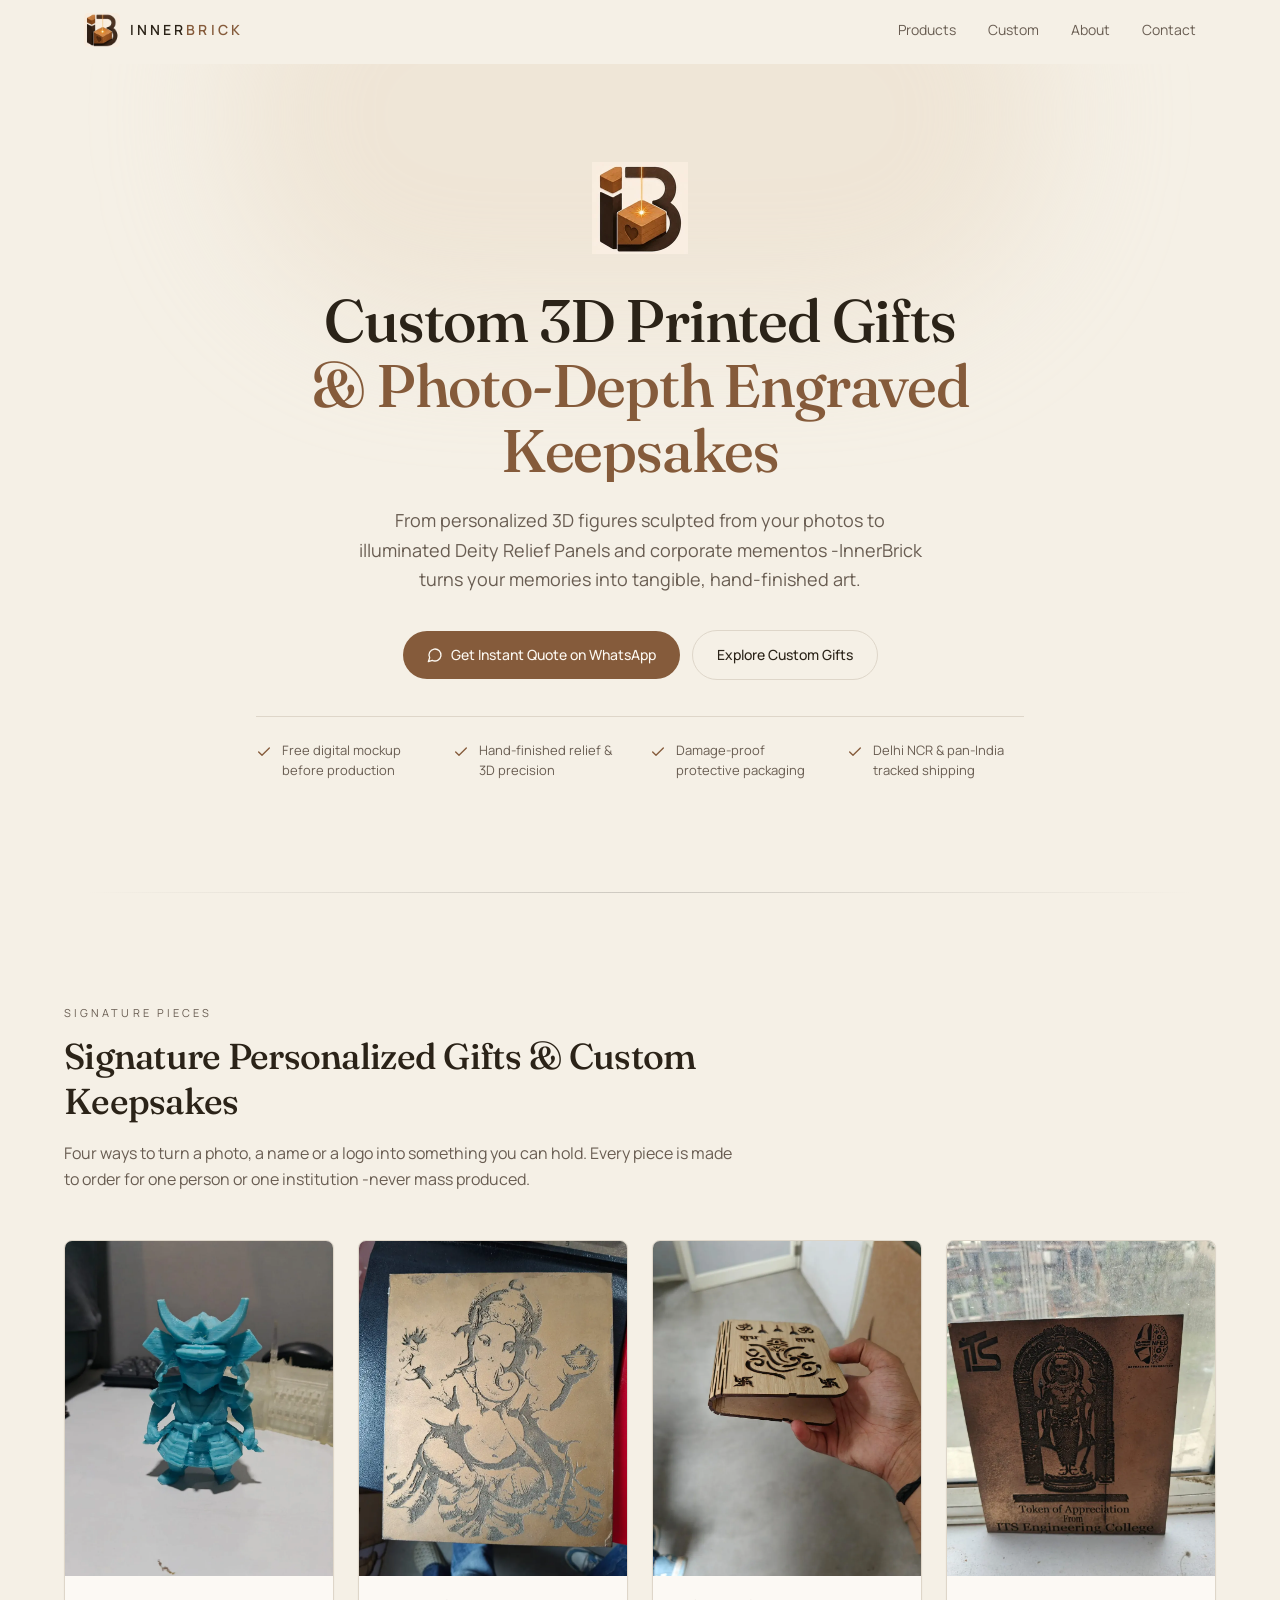
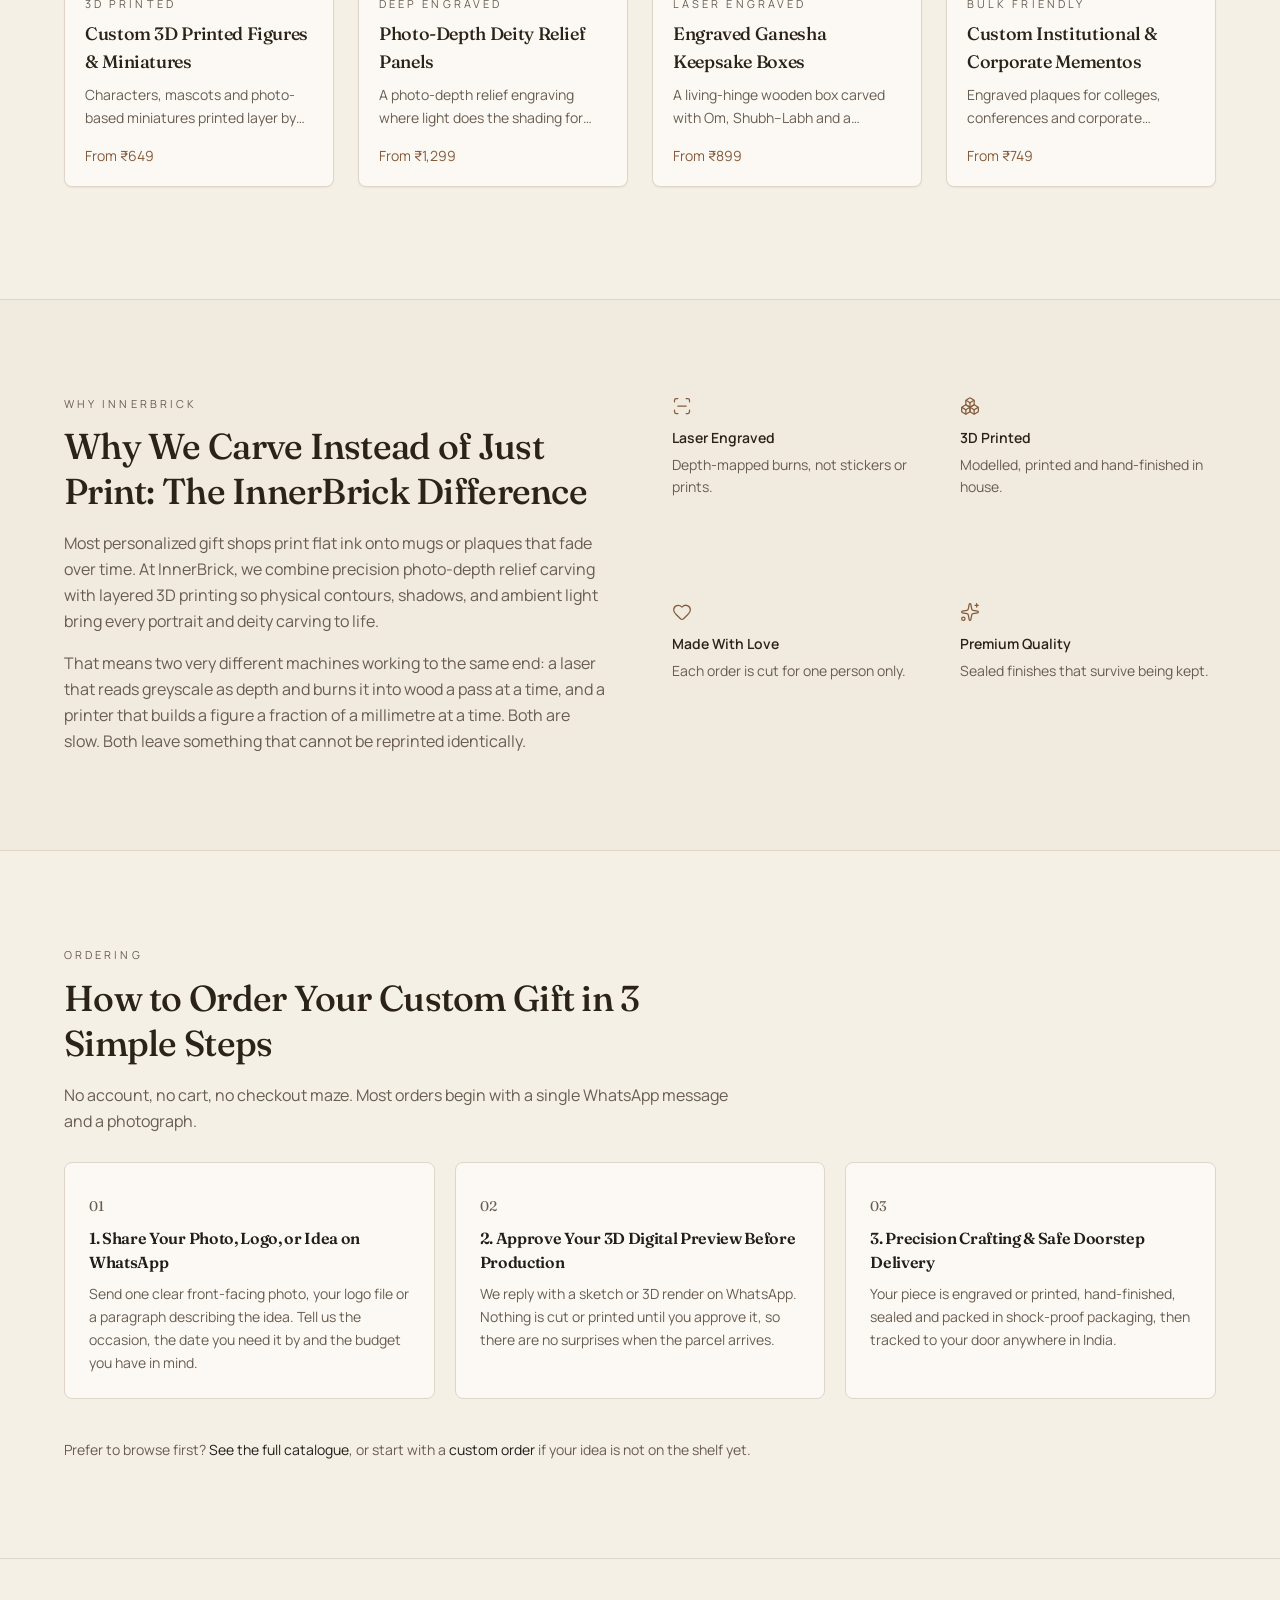
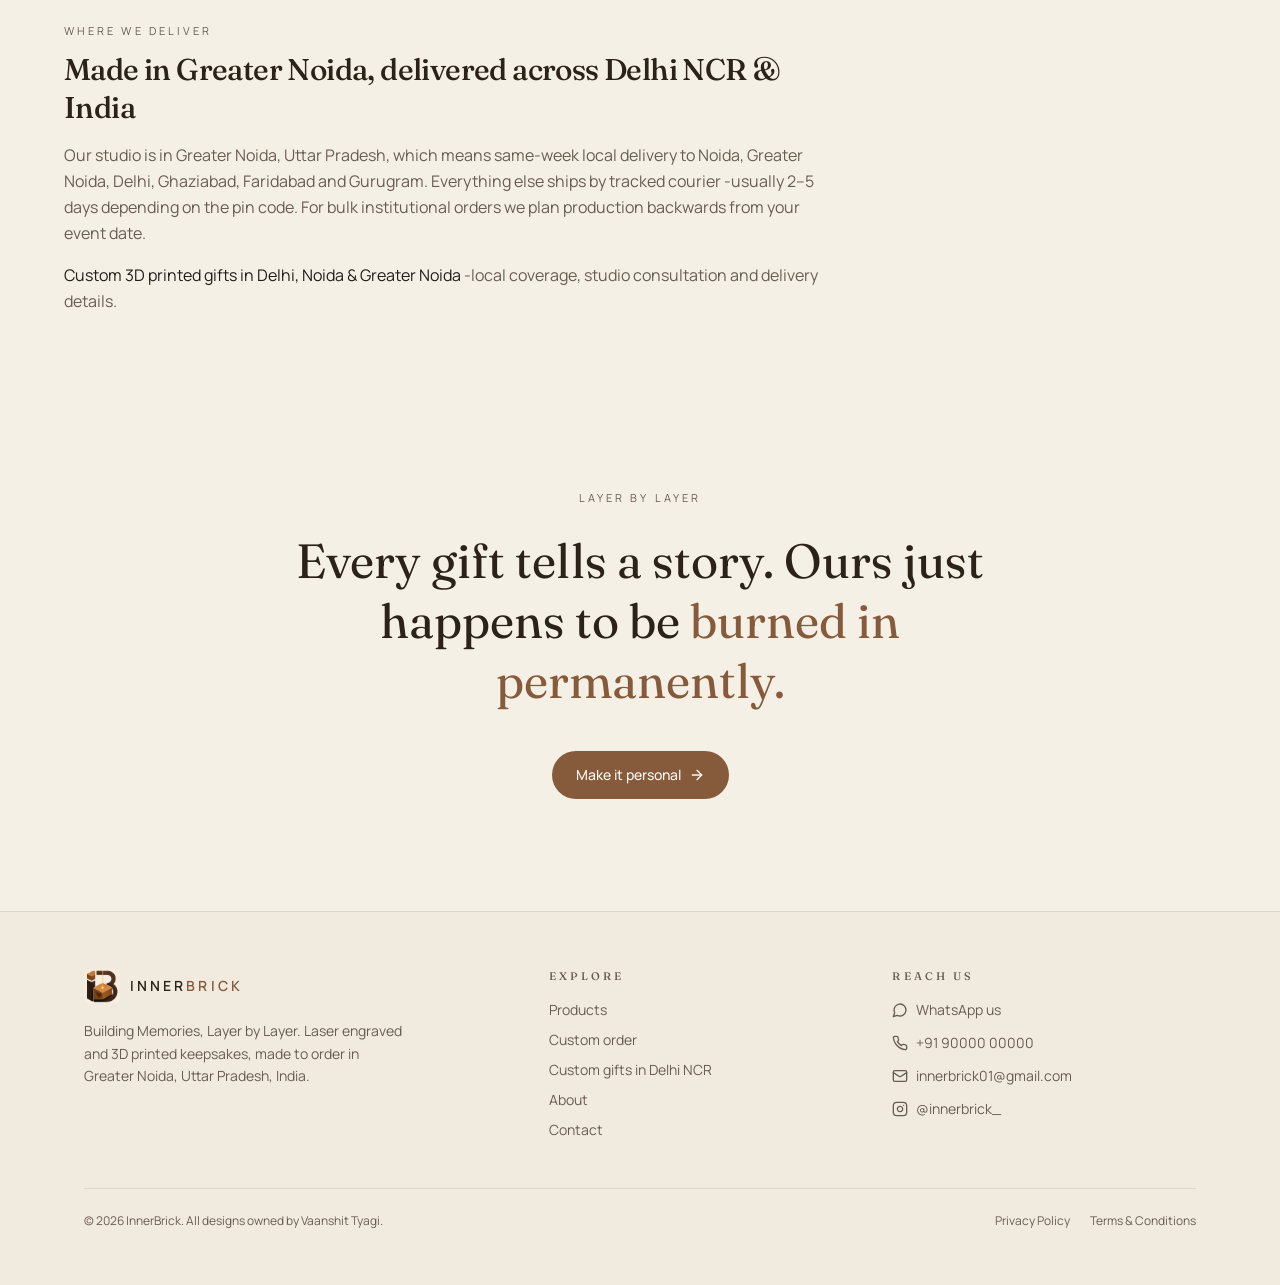
==== commit d4d693d8: "Document the real Vercel/Hostinger DNS values The apex still answers from Hostinger's parking IP, so" ====
--- a/index.html
+++ b/index.html
@@ -122,7 +122,7 @@
         <span class="block overflow-hidden"><span data-hero-line="true" class="block">Custom 3D Printed Gifts</span></span>
         <span class="block overflow-hidden"><span data-hero-line="true" class="block text-primary">&amp; Photo-Depth Engraved Keepsakes</span></span>
       </h1>
-      <p class="mx-auto mt-6 max-w-xl text-base leading-relaxed text-muted-foreground sm:text-lg">From personalized 3D figures sculpted from your photos to illuminated Deity Relief Panels and corporate mementos — InnerBrick turns your memories into tangible, hand-finished art.</p>
+      <p class="mx-auto mt-6 max-w-xl text-base leading-relaxed text-muted-foreground sm:text-lg">From personalized 3D figures sculpted from your photos to illuminated Deity Relief Panels and corporate mementos -InnerBrick turns your memories into tangible, hand-finished art.</p>
       <div class="mt-9 flex flex-col items-center justify-center gap-3 sm:flex-row">
         <a href="https://wa.me/919000000000" data-wa-link data-wa-text="Hi InnerBrick, I want a quote for a custom gift. I found you on innerbrick.shop." class="inline-flex w-full items-center justify-center gap-2 rounded-full bg-primary px-6 py-3.5 text-sm font-medium text-primary-foreground transition-all hover:bg-primary/90 hover:shadow-lift sm:w-auto">
           <svg xmlns="http://www.w3.org/2000/svg" width="24" height="24" viewBox="0 0 24 24" fill="none" stroke="currentColor" stroke-width="2" stroke-linecap="round" stroke-linejoin="round" class="lucide lucide-message-circle h-4 w-4" aria-hidden="true"><path d="M7.9 20A9 9 0 1 0 4 16.1L2 22Z"></path></svg>
@@ -160,7 +160,7 @@
       <div class="reveal max-w-2xl">
         <p class="eyebrow">Signature pieces</p>
         <h2 class="mt-3 text-3xl leading-tight sm:text-4xl">Signature Personalized Gifts &amp; Custom Keepsakes</h2>
-        <p class="mt-4 text-base leading-relaxed text-muted-foreground">Four ways to turn a photo, a name or a logo into something you can hold. Every piece is made to order for one person or one institution — never mass produced.</p>
+        <p class="mt-4 text-base leading-relaxed text-muted-foreground">Four ways to turn a photo, a name or a logo into something you can hold. Every piece is made to order for one person or one institution -never mass produced.</p>
       </div>
       <div class="mt-12 grid gap-6 sm:grid-cols-2 lg:grid-cols-4">
         <a href="/products/custom-3d-figure" class="reveal group block overflow-hidden rounded-lg border border-border bg-card shadow-card transition-all duration-500 hover:-translate-y-1 hover:shadow-lift">
@@ -279,8 +279,8 @@
       <div class="reveal max-w-3xl">
         <p class="eyebrow">Where we deliver</p>
         <h2 class="mt-3 text-2xl leading-tight sm:text-3xl">Made in Greater Noida, delivered across Delhi NCR &amp; India</h2>
-        <p class="mt-4 text-base leading-relaxed text-muted-foreground">Our studio is in Greater Noida, Uttar Pradesh, which means same-week local delivery to Noida, Greater Noida, Delhi, Ghaziabad, Faridabad and Gurugram. Everything else ships by tracked courier — usually 2–5 days depending on the pin code. For bulk institutional orders we plan production backwards from your event date.</p>
-        <p class="mt-4 text-base leading-relaxed text-muted-foreground"><a href="/custom-gifts-delhi-ncr" class="text-foreground underline underline-offset-4">Custom 3D printed gifts in Delhi, Noida &amp; Greater Noida</a> — local coverage, studio consultation and delivery details.</p>
+        <p class="mt-4 text-base leading-relaxed text-muted-foreground">Our studio is in Greater Noida, Uttar Pradesh, which means same-week local delivery to Noida, Greater Noida, Delhi, Ghaziabad, Faridabad and Gurugram. Everything else ships by tracked courier -usually 2–5 days depending on the pin code. For bulk institutional orders we plan production backwards from your event date.</p>
+        <p class="mt-4 text-base leading-relaxed text-muted-foreground"><a href="/custom-gifts-delhi-ncr" class="text-foreground underline underline-offset-4">Custom 3D printed gifts in Delhi, Noida &amp; Greater Noida</a> -local coverage, studio consultation and delivery details.</p>
       </div>
     </div>
   </section>
--- a/assets/site.css
+++ b/assets/site.css
@@ -1,4 +1,4 @@
-/* Additions for the static rebuild — hero line entrance */
+/* Additions for the static rebuild -hero line entrance */
 
 html.js [data-hero-line] {
   opacity: 0;
